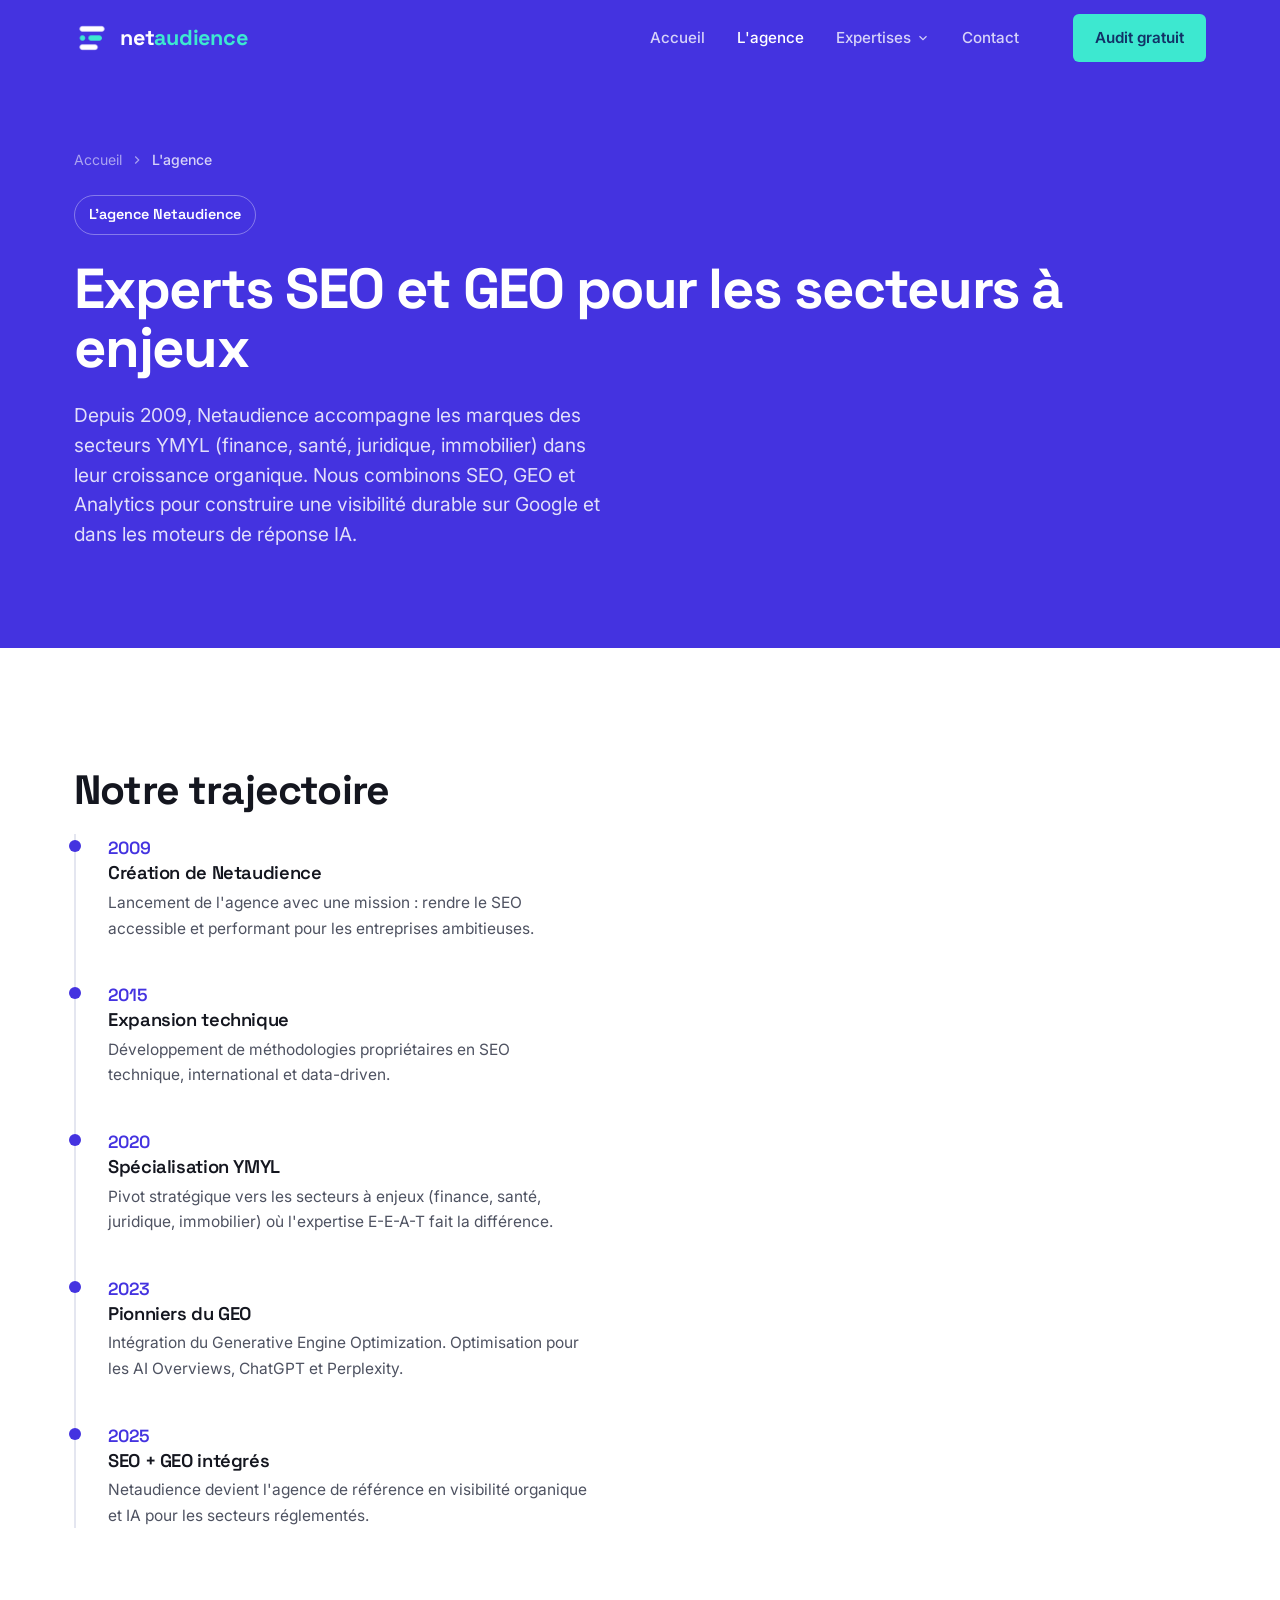
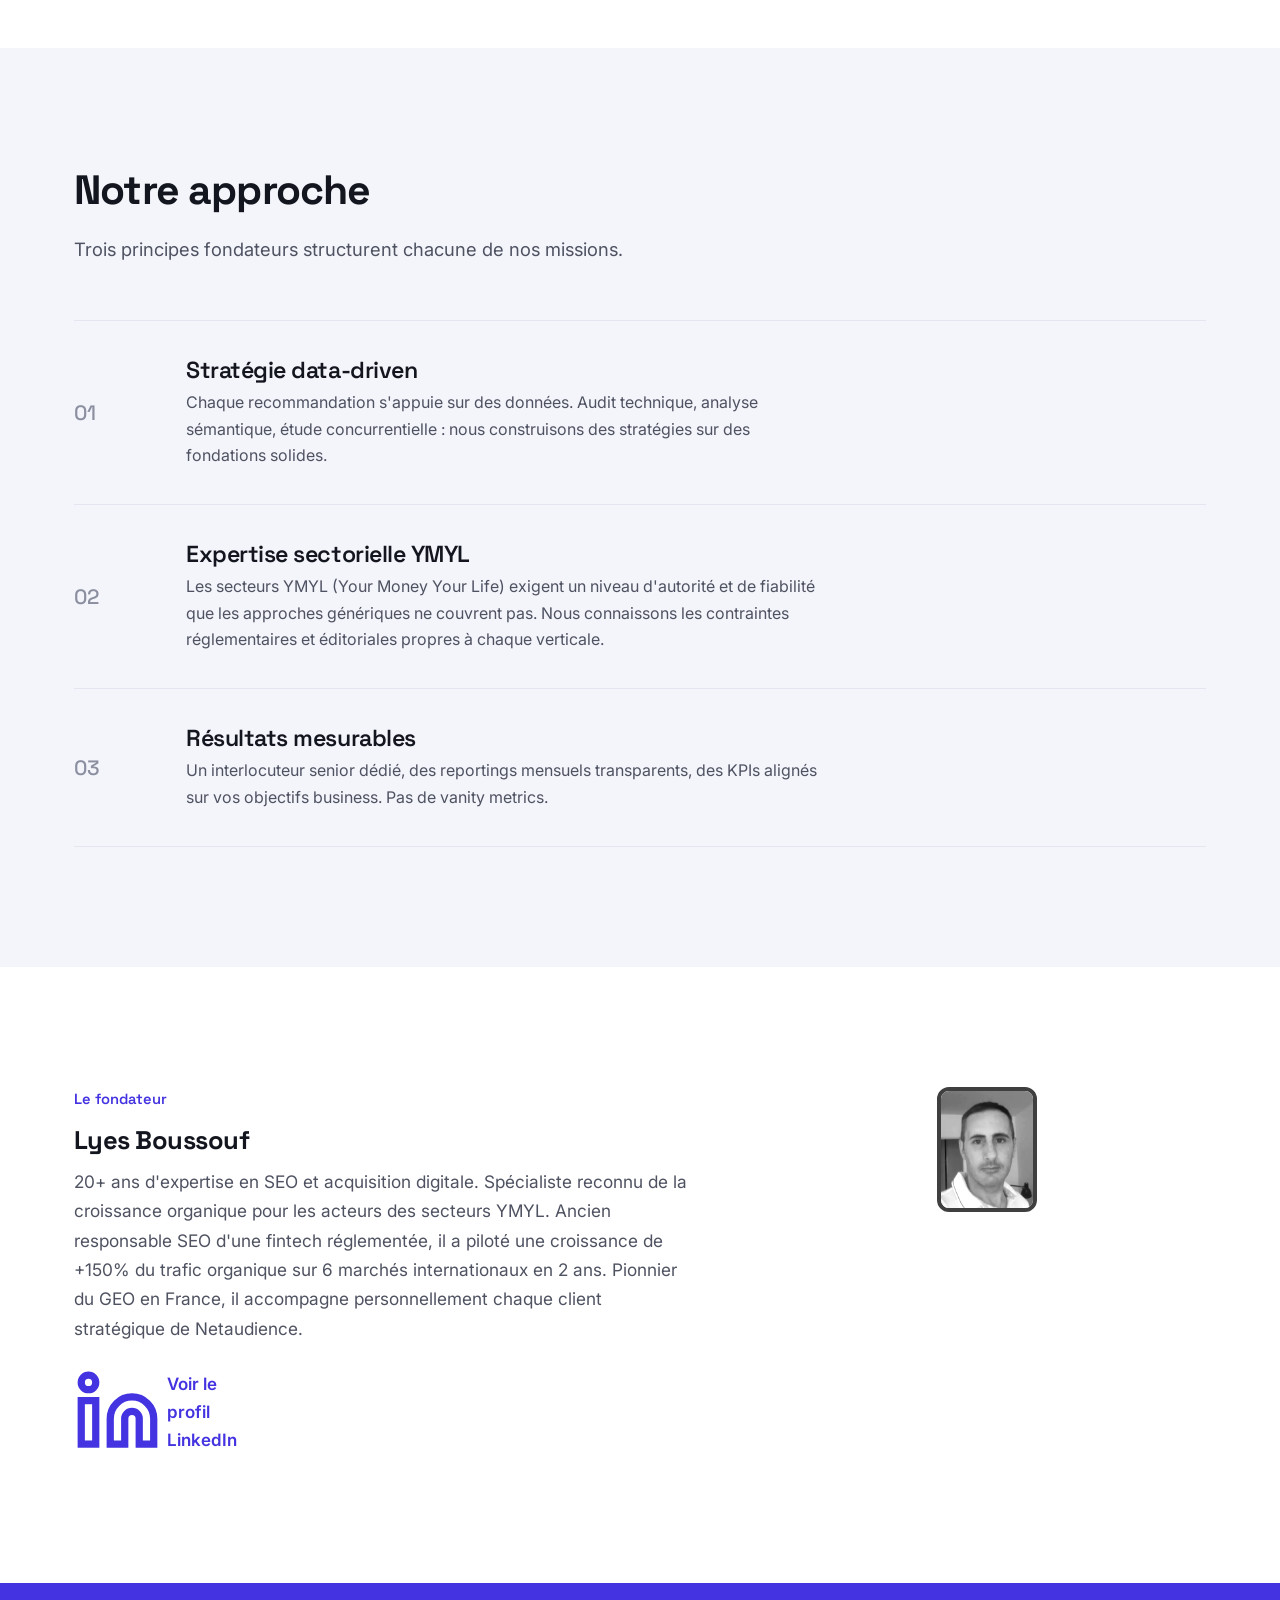
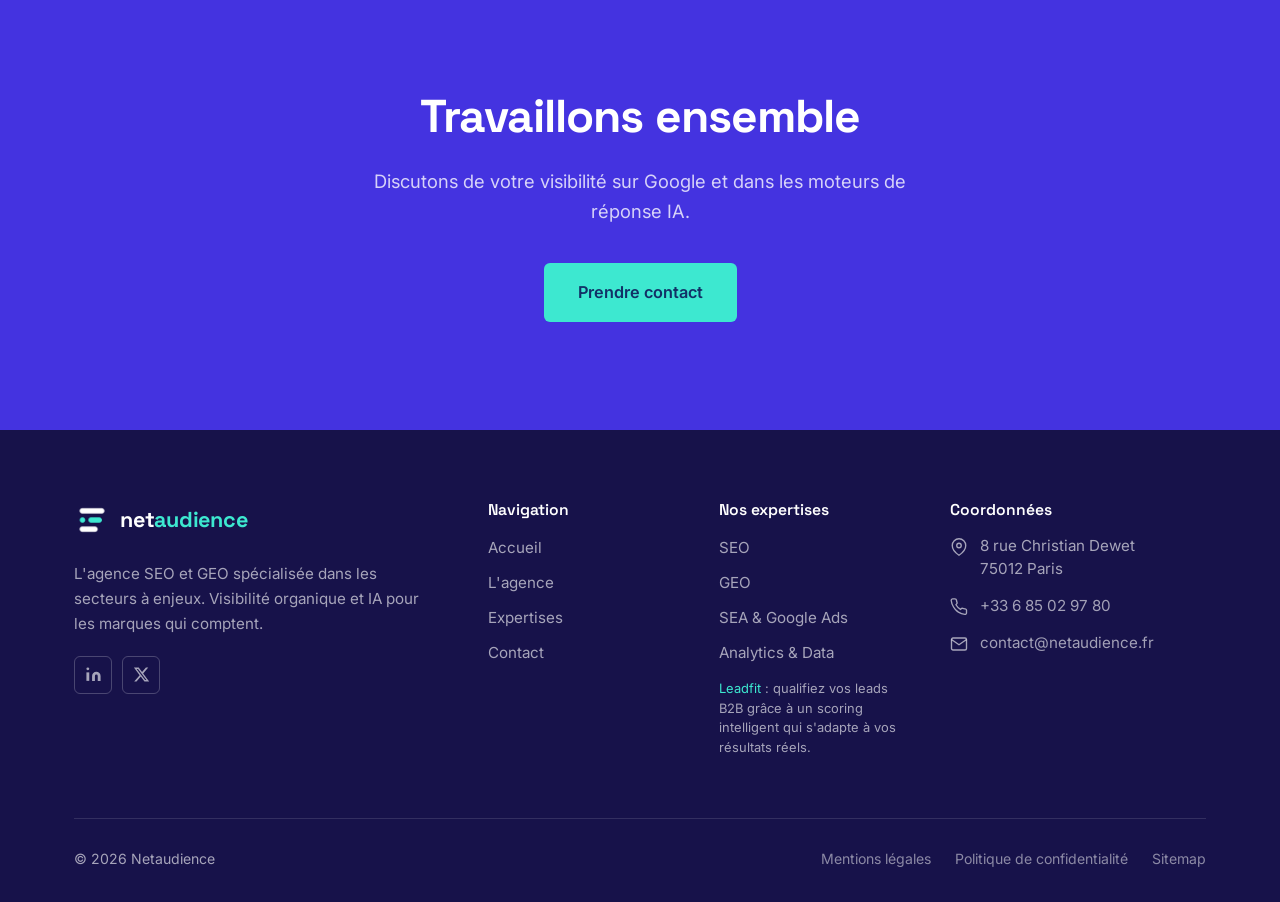
==== agence.html @ 8e103084 "intégration: nouveau logo + favicon PNG + réduction photo fondateur - Remplacement logo icône (80px " ====
<!DOCTYPE html>
<html lang="fr">
<head>
  <!-- Google Tag Manager -->
  <script>(function(w,d,s,l,i){w[l]=w[l]||[];w[l].push({'gtm.start':
  new Date().getTime(),event:'gtm.js'});var f=d.getElementsByTagName(s)[0],
  j=d.createElement(s),dl=l!='dataLayer'?'&l='+l:'';j.async=true;j.src=
  'https://www.googletagmanager.com/gtm.js?id='+i+dl;f.parentNode.insertBefore(j,f);
  })(window,document,'script','dataLayer','GTM-WTXNT2K');</script>
  <!-- End Google Tag Manager -->
  <meta charset="UTF-8">
  <meta name="viewport" content="width=device-width, initial-scale=1.0">
  <title>L'agence Netaudience : experts SEO et GEO pour les secteurs à enjeux</title>
  <meta name="description" content="Depuis 2009, Netaudience accompagne les marques des secteurs YMYL (finance, santé, juridique, immobilier) en SEO et GEO. Expertise E-E-A-T et visibilité IA.">
  <meta name="robots" content="index, follow">
  <link rel="canonical" href="https://www.netaudience.fr/agence.html">
  <link rel="icon" href="favicon.svg" type="image/svg+xml">
  <link rel="icon" type="image/png" sizes="32x32" href="favicon-32.png">

  <!-- Open Graph -->
  <meta property="og:title" content="L'agence Netaudience : experts SEO et GEO pour les secteurs à enjeux">
  <meta property="og:description" content="Depuis 2009, Netaudience accompagne les marques des secteurs YMYL (finance, santé, juridique, immobilier) en SEO et GEO. Expertise E-E-A-T et visibilité IA.">
  <meta property="og:type" content="website">
  <meta property="og:url" content="https://www.netaudience.fr/agence.html">
  <meta property="og:image" content="https://www.netaudience.fr/img/og-netaudience.jpg">
  <meta property="og:image:width" content="1200">
  <meta property="og:image:height" content="630">

  <!-- Twitter Card -->
  <meta name="twitter:card" content="summary_large_image">
  <meta name="twitter:title" content="L'agence Netaudience : experts SEO et GEO pour les secteurs à enjeux">
  <meta name="twitter:description" content="Depuis 2009, Netaudience accompagne les marques des secteurs YMYL en SEO et GEO. Expertise E-E-A-T et visibilité IA.">
  <meta name="twitter:image" content="https://www.netaudience.fr/img/og-netaudience.jpg">

  <!-- Google Fonts -->
  <link rel="preconnect" href="https://fonts.googleapis.com">
  <link rel="preconnect" href="https://fonts.gstatic.com" crossorigin>
  <link href="https://fonts.googleapis.com/css2?family=Space+Grotesk:wght@500;600;700&family=Inter:wght@400;500;600;700&display=swap" rel="stylesheet">

  <link rel="stylesheet" href="css/style.css">
  <link rel="stylesheet" href="css/animations.css">

  <!-- JSON-LD: AboutPage -->
  <script type="application/ld+json">
  {
    "@context": "https://schema.org",
    "@type": "AboutPage",
    "name": "L'agence Netaudience",
    "description": "Netaudience, agence SEO et GEO spécialisée dans les secteurs YMYL (finance, santé, juridique, immobilier) depuis 2009.",
    "url": "https://www.netaudience.fr/agence.html",
    "mainEntity": {
      "@type": "Organization",
      "name": "Netaudience",
      "url": "https://www.netaudience.fr",
      "foundingDate": "2009",
      "founder": {
        "@type": "Person",
        "name": "Lyes Boussouf"
      }
    }
  }
  </script>
</head>
<body>
  <!-- Google Tag Manager (noscript) -->
  <noscript><iframe src="https://www.googletagmanager.com/ns.html?id=GTM-WTXNT2K" height="0" width="0" style="display:none;visibility:hidden"></iframe></noscript>
  <!-- End Google Tag Manager (noscript) -->

<!-- ============================================================
     HEADER
     ============================================================ -->
<header class="site-header" role="banner">
  <div class="header-inner">
    <a href="index.html" class="logo" aria-label="Netaudience, accueil">
      <img src="img/logo-netaudience-icon-80.png" srcset="img/logo-netaudience-icon-80.png 1x, img/logo-netaudience-icon-160.png 2x" alt="" class="logo-img" width="36" height="36"><span class="logo-text">net<span>audience</span></span>
    </a>
    <nav class="main-nav" role="navigation" aria-label="Navigation principale">
      <div class="nav-item"><a href="index.html" class="nav-link">Accueil</a></div>
      <div class="nav-item"><a href="agence.html" class="nav-link active">L'agence</a></div>
      <div class="nav-item">
        <a href="expertises.html" class="nav-link" aria-haspopup="true">Expertises <svg viewBox="0 0 24 24" fill="none" stroke="currentColor" stroke-width="2" aria-hidden="true"><path d="m6 9 6 6 6-6"/></svg></a>
        <div class="dropdown" role="menu">
          <a href="expertises/seo.html" role="menuitem">SEO</a>
          <a href="expertises/geo.html" role="menuitem">GEO</a>
          <a href="expertises/sea.html" role="menuitem">SEA &amp; Google Ads</a>
          <a href="expertises/analytics.html" role="menuitem">Analytics &amp; Data</a>
        </div>
      </div>
      <div class="nav-item"><a href="contact.html" class="nav-link">Contact</a></div>
    </nav>
    <a href="contact.html" class="nav-cta" aria-label="Demander un audit gratuit">Audit gratuit</a>
    <button class="hamburger" aria-label="Ouvrir le menu" aria-expanded="false"><span></span><span></span><span></span></button>
  </div>
</header>
<nav class="mobile-nav" aria-label="Navigation mobile">
  <a href="index.html">Accueil</a>
  <a href="agence.html">L'agence</a>
  <a href="expertises.html">Expertises</a>
  <a href="expertises/seo.html" style="padding-left:28px;font-size:.875rem;">SEO</a>
  <a href="expertises/geo.html" style="padding-left:28px;font-size:.875rem;">GEO</a>
  <a href="expertises/sea.html" style="padding-left:28px;font-size:.875rem;">SEA &amp; Google Ads</a>
  <a href="expertises/analytics.html" style="padding-left:28px;font-size:.875rem;">Analytics &amp; Data</a>
  <a href="contact.html">Contact</a>
  <a href="contact.html" class="mobile-nav-cta">Demander un audit gratuit</a>
</nav>

<main>

<!-- ============================================================
     PAGE HERO
     ============================================================ -->
<section class="hero hero--short" aria-labelledby="agence-title">
  <div class="container">
    <nav class="breadcrumb" aria-label="Fil d'Ariane">
      <a href="index.html">Accueil</a>
      <svg viewBox="0 0 24 24" fill="none" stroke="currentColor" stroke-width="2" aria-hidden="true"><path d="m9 18 6-6-6-6"/></svg>
      <span>L'agence</span>
    </nav>
    <span class="hero-eyebrow">L'agence Netaudience</span>
    <h1 id="agence-title">Experts SEO et GEO pour les secteurs à enjeux</h1>
    <p class="hero-subtitle">Depuis 2009, Netaudience accompagne les marques des secteurs YMYL (finance, santé, juridique, immobilier) dans leur croissance organique. Nous combinons SEO, GEO et Analytics pour construire une visibilité durable sur Google et dans les moteurs de réponse IA.</p>
  </div>
</section>

<!-- ============================================================
     TIMELINE
     ============================================================ -->
<section class="section" aria-labelledby="trajectoire-title">
  <div class="container">
    <h2 id="trajectoire-title" class="section-title">Notre trajectoire</h2>

    <div class="timeline reveal">
      <div class="timeline-milestone">
        <span class="timeline-year">2009</span>
        <h3>Création de Netaudience</h3>
        <p>Lancement de l'agence avec une mission : rendre le SEO accessible et performant pour les entreprises ambitieuses.</p>
      </div>

      <div class="timeline-milestone">
        <span class="timeline-year">2015</span>
        <h3>Expansion technique</h3>
        <p>Développement de méthodologies propriétaires en SEO technique, international et data-driven.</p>
      </div>

      <div class="timeline-milestone">
        <span class="timeline-year">2020</span>
        <h3>Spécialisation YMYL</h3>
        <p>Pivot stratégique vers les secteurs à enjeux (finance, santé, juridique, immobilier) où l'expertise E-E-A-T fait la différence.</p>
      </div>

      <div class="timeline-milestone">
        <span class="timeline-year">2023</span>
        <h3>Pionniers du GEO</h3>
        <p>Intégration du Generative Engine Optimization. Optimisation pour les AI Overviews, ChatGPT et Perplexity.</p>
      </div>

      <div class="timeline-milestone">
        <span class="timeline-year">2025</span>
        <h3>SEO + GEO intégrés</h3>
        <p>Netaudience devient l'agence de référence en visibilité organique et IA pour les secteurs réglementés.</p>
      </div>
    </div>
  </div>
</section>

<!-- ============================================================
     NOTRE APPROCHE
     ============================================================ -->
<section class="section section--alt" aria-labelledby="approche-title">
  <div class="container">
    <h2 id="approche-title" class="section-title">Notre approche</h2>
    <p class="section-intro">Trois principes fondateurs structurent chacune de nos missions.</p>

    <div class="expertise-list">
      <div class="expertise-item reveal">
        <span class="expertise-num">01</span>
        <div class="expertise-body">
          <h3>Stratégie data-driven</h3>
          <p>Chaque recommandation s'appuie sur des données. Audit technique, analyse sémantique, étude concurrentielle : nous construisons des stratégies sur des fondations solides.</p>
        </div>
      </div>

      <div class="expertise-item reveal">
        <span class="expertise-num">02</span>
        <div class="expertise-body">
          <h3>Expertise sectorielle YMYL</h3>
          <p>Les secteurs YMYL (Your Money Your Life) exigent un niveau d'autorité et de fiabilité que les approches génériques ne couvrent pas. Nous connaissons les contraintes réglementaires et éditoriales propres à chaque verticale.</p>
        </div>
      </div>

      <div class="expertise-item reveal">
        <span class="expertise-num">03</span>
        <div class="expertise-body">
          <h3>Résultats mesurables</h3>
          <p>Un interlocuteur senior dédié, des reportings mensuels transparents, des KPIs alignés sur vos objectifs business. Pas de vanity metrics.</p>
        </div>
      </div>
    </div>
  </div>
</section>

<!-- ============================================================
     FONDATEUR
     ============================================================ -->
<section class="section" aria-labelledby="fondateur-title">
  <div class="container">
    <div class="split-layout split-layout--reverse reveal">
      <div class="split-text">
        <span class="section-eyebrow">Le fondateur</span>
        <h2 id="fondateur-title">Lyes Boussouf</h2>
        <p class="founder-bio">20+ ans d'expertise en SEO et acquisition digitale. Spécialiste reconnu de la croissance organique pour les acteurs des secteurs YMYL. Ancien responsable SEO d'une fintech réglementée, il a piloté une croissance de +150% du trafic organique sur 6 marchés internationaux en 2 ans. Pionnier du GEO en France, il accompagne personnellement chaque client stratégique de Netaudience.</p>
        <a href="https://www.linkedin.com/in/lyes-boussouf-b5a95710/" class="founder-link" target="_blank" rel="noopener">
          <svg viewBox="0 0 24 24" fill="none" stroke="currentColor" stroke-width="2" aria-hidden="true"><path d="M16 8a6 6 0 0 1 6 6v7h-4v-7a2 2 0 0 0-2-2 2 2 0 0 0-2 2v7h-4v-7a6 6 0 0 1 6-6z"/><rect x="2" y="9" width="4" height="12"/><circle cx="4" cy="4" r="2"/></svg>
          Voir le profil LinkedIn
        </a>
      </div>
      <div class="split-visual">
        <img src="img/lyes-boussouf.jpg" alt="Lyes Boussouf, fondateur de Netaudience" class="founder-photo" width="280" height="350" loading="lazy">
      </div>
    </div>
  </div>
</section>

<!-- ============================================================
     CTA BAND
     ============================================================ -->
<section class="cta-band" aria-labelledby="cta-agence-title">
  <div class="container">
    <div class="reveal">
      <h2 id="cta-agence-title">Travaillons ensemble</h2>
      <p>Discutons de votre visibilité sur Google et dans les moteurs de réponse IA.</p>
      <a href="contact.html" class="btn btn-white">Prendre contact</a>
    </div>
  </div>
</section>

</main>

<!-- ============================================================
     FOOTER
     ============================================================ -->
<footer class="site-footer" role="contentinfo">
  <div class="container">
    <div class="footer-grid">
      <div class="footer-brand">
        <a href="index.html" class="logo" aria-label="Netaudience">
          <img src="img/logo-netaudience-icon-80.png" srcset="img/logo-netaudience-icon-80.png 1x, img/logo-netaudience-icon-160.png 2x" alt="" class="logo-img" width="36" height="36"><span class="logo-text">net<span>audience</span></span>
        </a>
        <p style="margin-top:16px;">L'agence SEO et GEO spécialisée dans les secteurs à enjeux. Visibilité organique et IA pour les marques qui comptent.</p>
        <div class="footer-social" aria-label="Réseaux sociaux">
          <a href="https://www.linkedin.com/company/netaudience" class="footer-social-link" target="_blank" rel="noopener" aria-label="LinkedIn Netaudience">
            <svg viewBox="0 0 24 24" fill="currentColor" aria-hidden="true"><path d="M16 8a6 6 0 0 1 6 6v7h-4v-7a2 2 0 0 0-2-2 2 2 0 0 0-2 2v7h-4v-7a6 6 0 0 1 6-6z"/><rect x="2" y="9" width="4" height="12"/><circle cx="4" cy="4" r="2"/></svg>
          </a>
          <a href="https://twitter.com/netaudience" class="footer-social-link" target="_blank" rel="noopener" aria-label="Twitter/X Netaudience">
            <svg viewBox="0 0 24 24" fill="currentColor" aria-hidden="true"><path d="M18.244 2.25h3.308l-7.227 8.26 8.502 11.24H16.17l-5.214-6.817L4.99 21.75H1.68l7.73-8.835L1.254 2.25H8.08l4.713 6.231zm-1.161 17.52h1.833L7.084 4.126H5.117z"/></svg>
          </a>
        </div>
      </div>
      <div class="footer-col">
        <h4>Navigation</h4>
        <ul class="footer-links"><li><a href="index.html">Accueil</a></li><li><a href="agence.html">L'agence</a></li><li><a href="expertises.html">Expertises</a></li><li><a href="contact.html">Contact</a></li></ul>
      </div>
      <div class="footer-col">
        <h4>Nos expertises</h4>
        <ul class="footer-links"><li><a href="expertises/seo.html">SEO</a></li><li><a href="expertises/geo.html">GEO</a></li><li><a href="expertises/sea.html">SEA &amp; Google Ads</a></li><li><a href="expertises/analytics.html">Analytics &amp; Data</a></li></ul>
        <p style="margin-top:14px;font-size:.85em;line-height:1.5;"><a href="https://leadfit.io/" target="_blank" rel="noopener" style="color:var(--color-blue);">Leadfit</a> : qualifiez vos leads B2B grâce à un scoring intelligent qui s'adapte à vos résultats réels.</p>
      </div>
      <div class="footer-col">
        <h4>Coordonnées</h4>
        <div class="footer-contact-item"><svg viewBox="0 0 24 24" fill="none" stroke="currentColor" stroke-width="1.8" aria-hidden="true"><path d="M21 10c0 7-9 13-9 13s-9-6-9-13a9 9 0 0 1 18 0z"/><circle cx="12" cy="10" r="3"/></svg><span>8 rue Christian Dewet<br>75012 Paris</span></div>
        <div class="footer-contact-item"><svg viewBox="0 0 24 24" fill="none" stroke="currentColor" stroke-width="1.8" aria-hidden="true"><path d="M22 16.92v3a2 2 0 0 1-2.18 2 19.79 19.79 0 0 1-8.63-3.07A19.5 19.5 0 0 1 4.69 12 19.79 19.79 0 0 1 1.61 3.36a2 2 0 0 1 1.99-2.18h3a2 2 0 0 1 2 1.72c.127.96.361 1.903.7 2.81a2 2 0 0 1-.45 2.11L7.91 8.96a16 16 0 0 0 6.13 6.13l.86-.86a2 2 0 0 1 2.11-.45c.907.339 1.85.573 2.81.7A2 2 0 0 1 22 16.92z"/></svg><span><a href="tel:+33685029780" style="color:rgba(255,255,255,.6);">+33 6 85 02 97 80</a></span></div>
        <div class="footer-contact-item"><svg viewBox="0 0 24 24" fill="none" stroke="currentColor" stroke-width="1.8" aria-hidden="true"><path d="M4 4h16c1.1 0 2 .9 2 2v12c0 1.1-.9 2-2 2H4c-1.1 0-2-.9-2-2V6c0-1.1.9-2 2-2z"/><polyline points="22,6 12,13 2,6"/></svg><span><a href="mailto:contact@netaudience.fr" style="color:rgba(255,255,255,.6);">contact@netaudience.fr</a></span></div>
      </div>
    </div>
  </div>
  <div class="container">
    <div class="footer-bottom">
      <p>&copy; <span class="current-year"></span> Netaudience</p>
      <div class="footer-bottom-links">
        <a href="mentions-legales.html">Mentions légales</a>
        <a href="politique-confidentialite.html">Politique de confidentialité</a>
        <a href="sitemap.xml">Sitemap</a>
      </div>
    </div>
  </div>
</footer>
<script src="js/main.js"></script>
</body>
</html>
---- css/style.css ----
/* ============================================================
   NETAUDIENCE — style.css v3
   Palette : indigo électrique + turquoise, corps clair.
   Typo : Space Grotesk (titres) + Inter (corps).
   ============================================================ */

:root {
  /* Couleurs */
  --indigo: #4433E0;
  --indigo-deep: #3526B8;
  --indigo-night: #17124A;
  --turquoise: #3DE8D0;
  --turquoise-deep: #22C9B2;
  --on-turquoise: #123166;
  --paper: #FFFFFF;
  --paper-alt: #F4F5FB;
  --ink: #14161F;
  --ink-soft: #4E5261;
  --ink-faint: #8B8FA0;
  --rule: #E4E6F0;
  --white: #FFFFFF;
  /* Compat : ancien nom utilisé en inline dans le footer */
  --color-blue: #3DE8D0;

  /* Typo */
  --display: "Space Grotesk", "Inter", sans-serif;
  --sans: "Inter", -apple-system, "Segoe UI", sans-serif;

  /* Layout */
  --container: 1180px;
  --gutter: 24px;
  --section-pad: 120px;
  --radius: 8px;
}

/* ---------- Reset minimal ---------- */
*, *::before, *::after { box-sizing: border-box; }
html { scroll-behavior: smooth; }
body {
  margin: 0;
  font-family: var(--sans);
  font-size: 1.0625rem;
  line-height: 1.65;
  color: var(--ink);
  background: var(--paper);
  -webkit-font-smoothing: antialiased;
}
img { max-width: 100%; display: block; }
a { color: var(--indigo); text-decoration: none; }
a:hover { text-decoration: underline; text-underline-offset: 3px; }
h1, h2, h3, h4 { font-family: var(--display); line-height: 1.12; margin: 0 0 0.5em; letter-spacing: -0.02em; }
p { margin: 0 0 1em; }
:focus-visible { outline: 2px solid var(--indigo); outline-offset: 3px; }

.container { max-width: var(--container); margin: 0 auto; padding: 0 var(--gutter); }

/* ============================================================
   HEADER — barre indigo, fusionne avec le hero
   ============================================================ */
.site-header {
  position: sticky;
  top: 0;
  z-index: 100;
  background: var(--indigo);
}
.header-inner {
  max-width: var(--container);
  margin: 0 auto;
  padding: 0 var(--gutter);
  height: 76px;
  display: flex;
  align-items: center;
  gap: 40px;
}
.logo { display: inline-flex; align-items: center; gap: 10px; }
.logo:hover { text-decoration: none; }
.logo-text {
  font-family: var(--display);
  font-weight: 700;
  font-size: 1.35rem;
  color: var(--white);
  letter-spacing: -0.01em;
}
.logo-text span { color: var(--turquoise); }

.main-nav { display: flex; gap: 4px; margin-left: auto; }
.nav-item { position: relative; }
.nav-link {
  display: inline-flex;
  align-items: center;
  gap: 5px;
  padding: 10px 14px;
  font-size: 0.95rem;
  font-weight: 500;
  color: rgba(255, 255, 255, 0.78);
  border-radius: 6px;
}
.nav-link svg { width: 14px; height: 14px; transition: transform 0.18s ease; }
.nav-link:hover, .nav-link.active { color: var(--white); text-decoration: none; }
.nav-item:hover .nav-link svg { transform: rotate(180deg); }

.dropdown {
  position: absolute;
  top: 100%;
  left: 0;
  min-width: 210px;
  background: var(--white);
  border-radius: var(--radius);
  box-shadow: 0 16px 40px rgba(23, 18, 74, 0.22);
  padding: 6px;
  opacity: 0;
  visibility: hidden;
  transform: translateY(6px);
  transition: opacity 0.18s ease, transform 0.18s ease, visibility 0.18s;
}
.nav-item:hover .dropdown,
.nav-item:focus-within .dropdown { opacity: 1; visibility: visible; transform: translateY(0); }
.dropdown a { display: block; padding: 9px 12px; font-size: 0.92rem; color: var(--ink-soft); border-radius: 6px; }
.dropdown a:hover { background: var(--paper-alt); color: var(--ink); text-decoration: none; }

.nav-cta {
  padding: 11px 22px;
  background: var(--turquoise);
  color: var(--on-turquoise);
  font-size: 0.95rem;
  font-weight: 600;
  border-radius: 6px;
  transition: background 0.18s ease;
}
.nav-cta:hover { background: var(--turquoise-deep); text-decoration: none; }

.hamburger {
  display: none;
  flex-direction: column;
  justify-content: center;
  gap: 5px;
  width: 40px; height: 40px;
  padding: 8px;
  background: none; border: none; cursor: pointer;
}
.hamburger span { display: block; height: 2px; background: var(--white); transition: transform 0.2s ease, opacity 0.2s ease; }
.hamburger.open span:nth-child(1) { transform: translateY(7px) rotate(45deg); }
.hamburger.open span:nth-child(2) { opacity: 0; }
.hamburger.open span:nth-child(3) { transform: translateY(-7px) rotate(-45deg); }

.mobile-nav {
  display: none;
  flex-direction: column;
  background: var(--indigo);
  padding: 8px 0 16px;
}
.mobile-nav.open { display: flex; }
.mobile-nav a {
  padding: 12px var(--gutter);
  color: var(--white);
  font-weight: 500;
  border-bottom: 1px solid rgba(255, 255, 255, 0.12);
}
.mobile-nav a:last-child { border-bottom: none; }
.mobile-nav-cta {
  margin: 12px var(--gutter) 0;
  padding: 13px;
  text-align: center;
  background: var(--turquoise);
  color: var(--on-turquoise) !important;
  font-weight: 600;
  border-radius: 6px;
  border-bottom: none !important;
}

/* ============================================================
   HERO — indigo pleine page
   ============================================================ */
.hero { background: var(--indigo); color: var(--white); padding: 84px 0 96px; }
.hero .container:has(.hero-visual) {
  display: grid;
  grid-template-columns: 7fr 5fr;
  gap: 64px;
  align-items: center;
}
.hero-content { max-width: 640px; }
.hero-eyebrow {
  display: inline-block;
  font-family: var(--display);
  font-size: 0.9rem;
  font-weight: 600;
  color: var(--white);
  border: 1px solid rgba(255, 255, 255, 0.35);
  border-radius: 100px;
  padding: 7px 14px;
  margin-bottom: 24px;
}
.hero h1 {
  font-size: clamp(2.5rem, 4.4vw, 3.6rem);
  font-weight: 700;
  letter-spacing: -0.03em;
  line-height: 1.05;
  color: var(--white);
  margin: 0 0 24px;
}
.hero-subtitle {
  font-size: 1.2rem;
  line-height: 1.55;
  color: rgba(255, 255, 255, 0.84);
  max-width: 540px;
  margin-bottom: 34px;
}
.hero-actions { margin-bottom: 36px; }
.hero-trust { font-size: 0.9rem; color: rgba(255, 255, 255, 0.55); margin: 0; }

/* Boutons */
.btn {
  display: inline-block;
  padding: 16px 34px;
  font-family: var(--sans);
  font-size: 1.02rem;
  font-weight: 600;
  border-radius: 6px;
  transition: background 0.18s ease, transform 0.18s ease;
  cursor: pointer;
}
.btn:hover { text-decoration: none; transform: translateY(-1px); }
.btn-primary { background: var(--turquoise); color: var(--on-turquoise); }
.btn-primary:hover { background: var(--turquoise-deep); }
.btn-white { background: var(--turquoise); color: var(--on-turquoise); }
.btn-white:hover { background: var(--turquoise-deep); }

/* Carte "réponse IA" */
.hero-visual { display: flex; justify-content: flex-end; }
.answer-card {
  width: 100%;
  max-width: 440px;
  background: var(--white);
  color: var(--ink);
  border-radius: 12px;
  padding: 28px;
  box-shadow: 0 32px 64px rgba(10, 6, 50, 0.35);
}
.answer-card-header { display: flex; align-items: center; gap: 6px; font-size: 0.82rem; color: var(--ink-faint); margin-bottom: 16px; }
.answer-card-dot { width: 8px; height: 8px; border-radius: 50%; background: var(--indigo); }

/* Cycle des moteurs IA (souligne le GEO) */
.engine-cycle { position: relative; display: inline-block; min-width: 118px; height: 1.3em; vertical-align: middle; }
.engine {
  position: absolute; left: 0; top: 0;
  display: inline-flex; align-items: center; gap: 6px;
  font-family: var(--display);
  font-weight: 600;
  color: var(--ink);
  opacity: 0;
  animation: engineCycle 12s linear infinite;
  animation-delay: calc(var(--i) * 3s);
}
.engine-dot { width: 8px; height: 8px; border-radius: 50%; flex-shrink: 0; }
.engine img, .engine svg { width: 15px; height: 15px; }
.answer-card-q {
  font-family: var(--display);
  font-size: 1.05rem;
  font-weight: 600;
  color: var(--ink);
  margin-bottom: 18px;
  line-height: 1.45;
}
.answer-line { height: 10px; border-radius: 5px; background: #EEF0F6; margin-bottom: 10px; }
.answer-line.w80 { width: 80%; }
.answer-line.w60 { width: 60%; }
.answer-card-source {
  display: inline-flex;
  align-items: center;
  gap: 7px;
  margin-top: 14px;
  padding: 9px 16px;
  background: var(--indigo);
  border-radius: 100px;
  font-size: 0.86rem;
  font-weight: 600;
  color: var(--white);
}
.answer-card-source svg { width: 14px; height: 14px; }

/* ============================================================
   KPI
   ============================================================ */
.kpi-section { padding: 72px 0; border-bottom: 1px solid var(--rule); }
.kpi-row { display: grid; grid-template-columns: repeat(4, 1fr); }
.kpi-item { padding: 0 32px; border-left: 1px solid var(--rule); }
.kpi-item:first-child { border-left: none; padding-left: 0; }
.kpi-number {
  display: block;
  font-family: var(--display);
  font-size: clamp(1.9rem, 2.6vw, 2.6rem);
  font-weight: 700;
  letter-spacing: -0.02em;
  color: var(--indigo);
  margin-bottom: 8px;
  white-space: nowrap;
}
.kpi-label { display: block; font-size: 0.92rem; line-height: 1.45; color: var(--ink-soft); }

/* ============================================================
   SECTIONS
   ============================================================ */
.section { padding: var(--section-pad) 0; }
.section--alt { background: var(--paper-alt); }
.section + .section { border-top: 1px solid var(--rule); }
.section--alt + .section, .section + .section--alt { border-top: none; }

.section-eyebrow {
  display: block;
  font-family: var(--display);
  font-size: 0.92rem;
  font-weight: 600;
  color: var(--indigo);
  margin-bottom: 14px;
}
.section-title {
  font-size: clamp(1.9rem, 3.2vw, 2.6rem);
  font-weight: 700;
  max-width: 640px;
}
.section-intro { font-size: 1.15rem; line-height: 1.6; color: var(--ink-soft); max-width: 620px; margin-bottom: 56px; }

/* ============================================================
   EXPERTISES
   ============================================================ */
.expertise-list { border-top: 1px solid var(--rule); }
.expertise-item {
  display: grid;
  grid-template-columns: 80px 1fr 40px;
  align-items: center;
  gap: 32px;
  padding: 36px 0;
  border-bottom: 1px solid var(--rule);
  color: var(--ink);
  transition: padding-left 0.2s ease;
}
.expertise-item:hover { text-decoration: none; padding-left: 12px; }
.expertise-num { font-family: var(--display); font-size: 1.3rem; font-weight: 500; color: var(--ink-faint); }
.expertise-item:hover .expertise-num { color: var(--indigo); }
.expertise-body h3 { font-size: 1.45rem; font-weight: 600; margin-bottom: 6px; }
.expertise-body p { font-size: 1rem; color: var(--ink-soft); max-width: 640px; margin: 0; }
.expertise-arrow { width: 24px; height: 24px; color: var(--ink-faint); justify-self: end; transition: color 0.18s ease, transform 0.2s ease; }
.expertise-item:hover .expertise-arrow { color: var(--indigo); transform: translateX(4px); }

/* ============================================================
   SPLIT LAYOUT
   ============================================================ */
.split-layout { display: grid; grid-template-columns: 5fr 7fr; gap: 80px; align-items: start; }
.split-layout--reverse { grid-template-columns: 7fr 5fr; }
.split-text .section-intro { margin-bottom: 0; }

.sector-grid { display: grid; grid-template-columns: 1fr 1fr; gap: 40px 48px; }
.sector-item h3 {
  font-size: 1.15rem;
  font-weight: 600;
  padding-top: 16px;
  border-top: 3px solid var(--turquoise);
  margin-bottom: 10px;
}
.sector-item p { font-size: 0.97rem; color: var(--ink-soft); margin: 0; }

/* ============================================================
   CLIENTS
   ============================================================ */
.clients-grid { display: grid; grid-template-columns: repeat(3, 1fr); gap: 32px 48px; }
.client-item { padding-top: 20px; border-top: 1px solid var(--rule); transition: border-color 0.18s ease; }
.client-item:hover { text-decoration: none; border-top-color: var(--indigo); }
.client-name-display {
  display: block;
  font-family: var(--display);
  font-size: 1.3rem;
  font-weight: 600;
  color: var(--ink);
  margin-bottom: 4px;
}
.client-item:hover .client-name-display { color: var(--indigo); }
.client-desc { display: block; font-size: 0.9rem; color: var(--ink-faint); }

/* ============================================================
   FONDATEUR
   ============================================================ */
.founder-bio { font-size: 1.08rem; line-height: 1.7; color: var(--ink-soft); }
.founder-link { display: inline-flex; align-items: center; gap: 6px; font-weight: 600; margin-top: 8px; }
.split-visual { display: flex; justify-content: center; }
.founder-photo {
  width: 100px;
  height: auto;
  aspect-ratio: 4 / 5;
  object-fit: cover;
  filter: grayscale(1) contrast(1.06);
  border-radius: 12px;
  border: 4px solid var(--indigo);
}

/* ============================================================
   FAQ
   ============================================================ */
.container:has(> .faq-list) { display: grid; grid-template-columns: 4fr 8fr; gap: 64px; align-items: start; }
.container:has(> .faq-list) .section-title { position: sticky; top: 108px; }
.faq-list { border-top: 1px solid var(--rule); margin-top: 8px; }
.faq-item { border-bottom: 1px solid var(--rule); }
.faq-question {
  display: flex;
  align-items: center;
  justify-content: space-between;
  gap: 24px;
  width: 100%;
  padding: 24px 0;
  background: none; border: none; cursor: pointer; text-align: left;
  font-family: var(--display);
  font-size: 1.08rem;
  font-weight: 600;
  color: var(--ink);
}
.faq-question:hover { color: var(--indigo); }
.faq-icon { flex-shrink: 0; width: 22px; height: 22px; color: var(--ink-faint); transition: transform 0.25s ease; }
.faq-icon svg { width: 100%; height: 100%; }
.faq-question[aria-expanded="true"] .faq-icon { transform: rotate(45deg); color: var(--indigo); }
.faq-answer { display: grid; grid-template-rows: 0fr; transition: grid-template-rows 0.3s ease; }
.faq-answer.open { grid-template-rows: 1fr; }
.faq-answer-inner { overflow: hidden; }
.faq-answer-inner p { padding-bottom: 24px; margin: 0; color: var(--ink-soft); max-width: 680px; }

/* ============================================================
   CTA BAND — indigo, miroir du hero
   ============================================================ */
.cta-band { padding: 108px 0; background: var(--indigo); color: var(--white); text-align: center; }
.cta-band h2 {
  font-size: clamp(2rem, 3.6vw, 2.9rem);
  font-weight: 700;
  color: var(--white);
  max-width: 900px;
  margin-left: auto; margin-right: auto;
}
.cta-band p { font-size: 1.15rem; color: rgba(255, 255, 255, 0.78); max-width: 560px; margin: 0 auto 36px; }

/* ============================================================
   FOOTER — nuit indigo
   ============================================================ */
.site-footer { background: var(--indigo-night); color: rgba(255, 255, 255, 0.62); padding: 72px 0 32px; font-size: 0.95rem; }
.site-footer .logo-text { color: var(--white); }
.site-footer .logo-text span { color: var(--turquoise); }
.footer-grid {
  display: grid;
  grid-template-columns: 2fr 1fr 1fr 1.4fr;
  gap: 48px;
  padding-bottom: 48px;
  border-bottom: 1px solid rgba(255, 255, 255, 0.12);
}
.site-footer h4 { font-family: var(--display); font-size: 0.98rem; font-weight: 600; color: var(--white); margin-bottom: 16px; letter-spacing: 0; }
.footer-links { list-style: none; margin: 0; padding: 0; }
.footer-links li { margin-bottom: 10px; }
.footer-links a { color: rgba(255, 255, 255, 0.62); }
.footer-links a:hover { color: var(--white); text-decoration: none; }
.footer-social { display: flex; gap: 10px; margin-top: 20px; }
.footer-social-link {
  display: inline-flex; align-items: center; justify-content: center;
  width: 38px; height: 38px;
  border: 1px solid rgba(255, 255, 255, 0.22);
  border-radius: 6px;
  color: rgba(255, 255, 255, 0.62);
  transition: color 0.18s ease, border-color 0.18s ease;
}
.footer-social-link:hover { color: var(--indigo-night); background: var(--turquoise); border-color: var(--turquoise); }
.footer-social-link svg { width: 17px; height: 17px; }
.footer-contact-item { display: flex; gap: 12px; align-items: flex-start; margin-bottom: 14px; line-height: 1.5; }
.footer-contact-item svg { width: 18px; height: 18px; flex-shrink: 0; margin-top: 3px; }
.footer-contact-item a:hover { color: var(--white) !important; }
.footer-bottom { display: flex; justify-content: space-between; align-items: center; flex-wrap: wrap; gap: 16px; padding-top: 28px; font-size: 0.88rem; }
.footer-bottom p { margin: 0; }
.footer-bottom-links { display: flex; gap: 24px; }
.footer-bottom-links a { color: rgba(255, 255, 255, 0.5); }
.footer-bottom-links a:hover { color: var(--white); text-decoration: none; }

/* ============================================================
   RESPONSIVE
   ============================================================ */
@media (max-width: 1024px) {
  :root { --section-pad: 88px; }
  .hero .container:has(.hero-visual) { grid-template-columns: 1fr; gap: 48px; }
  .hero-visual { justify-content: flex-start; }
  .container:has(> .faq-list) { grid-template-columns: 1fr; gap: 16px; }
  .container:has(> .faq-list) .section-title { position: static; }
  .split-layout, .split-layout--reverse { grid-template-columns: 1fr; gap: 48px; }
  .split-layout--reverse .split-visual { order: -1; }
  .footer-grid { grid-template-columns: 1fr 1fr; }
}
@media (max-width: 820px) {
  .main-nav, .nav-cta { display: none; }
  .hamburger { display: flex; margin-left: auto; }
  .hero { padding: 56px 0 64px; }
  .kpi-row { grid-template-columns: 1fr 1fr; gap: 40px 0; }
  .kpi-item:nth-child(odd) { border-left: none; padding-left: 0; }
  .kpi-item:nth-child(even) { padding-right: 0; }
  .clients-grid { grid-template-columns: 1fr 1fr; }
  .expertise-item { grid-template-columns: 48px 1fr; }
  .expertise-arrow { display: none; }
}
@media (max-width: 560px) {
  :root { --section-pad: 64px; }
  body { font-size: 1rem; }
  .hero h1 { font-size: 2.1rem; }
  .hero-subtitle { font-size: 1.08rem; }
  .kpi-row { grid-template-columns: 1fr; gap: 32px; }
  .kpi-item { border-left: none; padding: 0; }
  .sector-grid { grid-template-columns: 1fr; }
  .clients-grid { grid-template-columns: 1fr; }
  .footer-grid { grid-template-columns: 1fr; gap: 36px; }
  .expertise-item { gap: 20px; padding: 28px 0; }
}

/* ============================================================
   SUB-PAGES — hero court indigo
   ============================================================ */
.hero--short { padding: 72px 0 64px; }

.breadcrumb {
  display: flex;
  align-items: center;
  gap: 8px;
  font-size: 0.88rem;
  color: rgba(255,255,255,.55);
  margin-bottom: 24px;
}
.breadcrumb a { color: rgba(255,255,255,.55); }
.breadcrumb a:hover { color: var(--white); text-decoration: none; }
.breadcrumb svg { width: 14px; height: 14px; flex-shrink: 0; }
.breadcrumb span:last-child { color: rgba(255,255,255,.78); font-weight: 500; }

/* ============================================================
   AGENCE — timeline
   ============================================================ */
.timeline { border-left: 2px solid var(--rule); padding-left: 32px; }
.timeline-milestone { position: relative; padding-bottom: 40px; }
.timeline-milestone:last-child { padding-bottom: 0; }
.timeline-milestone::before {
  content: "";
  position: absolute;
  left: -39px; top: 6px;
  width: 12px; height: 12px;
  background: var(--indigo);
  border-radius: 50%;
}
.timeline-year {
  font-family: var(--display);
  font-size: 1.1rem;
  font-weight: 600;
  color: var(--indigo);
  margin-bottom: 4px;
}
.timeline-milestone h3 { font-size: 1.15rem; font-weight: 600; margin-bottom: 6px; }
.timeline-milestone p { font-size: 0.97rem; color: var(--ink-soft); margin: 0; max-width: 480px; }

/* ============================================================
   CONTACT — formulaire
   ============================================================ */
.contact-form label { display: block; font-size: 0.9rem; font-weight: 600; color: var(--ink); margin-bottom: 6px; }
.contact-form input,
.contact-form select,
.contact-form textarea {
  display: block; width: 100%; padding: 12px 14px;
  font-family: var(--sans); font-size: 1rem; color: var(--ink);
  background: var(--white); border: 1px solid var(--rule);
  border-radius: var(--radius); transition: border-color .18s ease;
}
.contact-form input:focus,
.contact-form select:focus,
.contact-form textarea:focus { outline: none; border-color: var(--indigo); box-shadow: 0 0 0 3px rgba(68,51,224,.08); }
.contact-form textarea { min-height: 140px; resize: vertical; }
.contact-form .form-group { margin-bottom: 20px; }
.contact-form .form-row { display: grid; grid-template-columns: 1fr 1fr; gap: 20px; }
.contact-form select {
  appearance: none;
  background-image: url("data:image/svg+xml,%3Csvg xmlns='http://www.w3.org/2000/svg' width='12' height='8' viewBox='0 0 12 8'%3E%3Cpath d='M1 1.5l5 5 5-5' stroke='%238B8FA0' stroke-width='1.5' fill='none'/%3E%3C/svg%3E");
  background-repeat: no-repeat; background-position: right 14px center; padding-right: 36px;
}
.contact-form ::placeholder { color: var(--ink-faint); }
.form-status { margin-top: 16px; padding: 14px 18px; border-radius: var(--radius); font-size: .95rem; font-weight: 500; }
.form-status--success { background: #E8F5E9; color: #2E7D32; }
.form-status--error { background: #FFF3E0; color: #E65100; }
.contact-info-block { padding: 36px; background: var(--paper-alt); border: 1px solid var(--rule); border-radius: var(--radius); }
.contact-info-block h3 { font-size: 1.2rem; margin-bottom: 24px; }
.contact-info-row { display: flex; gap: 14px; align-items: flex-start; margin-bottom: 18px; font-size: .97rem; color: var(--ink-soft); }
.contact-info-row:last-child { margin-bottom: 0; }
.contact-info-row svg { width: 20px; height: 20px; flex-shrink: 0; margin-top: 2px; color: var(--indigo); }
.contact-info-row a { color: var(--ink); font-weight: 500; }

/* ============================================================
   CAS CLIENT — KPI
   ============================================================ */
.case-kpi-row {
  display: grid; grid-template-columns: repeat(4,1fr);
  border-top: 1px solid var(--rule); border-bottom: 1px solid var(--rule);
  padding: 48px 0;
}
.case-kpi-item { padding: 0 32px; border-left: 1px solid var(--rule); text-align: center; }
.case-kpi-item:first-child { border-left: none; }
.case-kpi-number { display: block; font-family: var(--display); font-size: clamp(2rem,3.2vw,2.8rem); font-weight: 700; color: var(--indigo); margin-bottom: 4px; }
.case-kpi-label { display: block; font-size: .88rem; color: var(--ink-soft); }

/* Utilitaire sr-only */
.sr-only { position: absolute; width: 1px; height: 1px; padding: 0; margin: -1px; overflow: hidden; clip: rect(0,0,0,0); white-space: nowrap; border: 0; }

/* ============================================================
   SUB-PAGES — responsive
   ============================================================ */
@media (max-width: 1024px) {
  .hero--short { padding: 56px 0 48px; }
}
@media (max-width: 820px) {
  .contact-form .form-row { grid-template-columns: 1fr; }
  .case-kpi-row { grid-template-columns: 1fr 1fr; gap: 32px 0; }
  .case-kpi-item:nth-child(odd) { border-left: none; }
  .timeline { padding-left: 24px; }
  .timeline-milestone::before { left: -31px; }
}
@media (max-width: 560px) {
  .case-kpi-row { grid-template-columns: 1fr; gap: 28px; }
  .case-kpi-item { border-left: none; padding: 0; }
}

/* ============================================================
   BLOG
   ============================================================ */
.blog-filters {
  display: flex;
  gap: 12px;
  flex-wrap: wrap;
  margin-bottom: 48px;
}
.blog-filter-btn {
  padding: 8px 20px;
  font-family: var(--display);
  font-size: 0.8rem;
  font-weight: 600;
  letter-spacing: 0.04em;
  border-radius: 100px;
  border: 1px solid var(--rule);
  background: var(--paper-alt);
  color: var(--indigo);
  cursor: pointer;
  transition: background 0.18s ease, color 0.18s ease;
}
.blog-filter-btn:hover { background: var(--indigo); color: var(--white); border-color: var(--indigo); }
.blog-filter-btn.active { background: var(--indigo); color: var(--white); border-color: var(--indigo); }

.blog-featured {
  background: var(--indigo);
  border-radius: var(--radius);
  overflow: hidden;
  display: grid;
  grid-template-columns: 1fr 1fr;
  margin-bottom: 48px;
}
.blog-featured-visual {
  min-height: 320px;
  display: flex;
  align-items: center;
  justify-content: center;
  padding: 40px;
  background: linear-gradient(135deg, var(--indigo-deep) 0%, var(--indigo) 60%, rgba(61,232,208,.18) 100%);
}
.blog-featured-visual h2 {
  color: var(--white);
  font-size: clamp(1.2rem, 2.5vw, 1.8rem);
  text-align: center;
  line-height: 1.3;
}
.blog-featured-body {
  padding: 48px 44px;
  display: flex;
  flex-direction: column;
  justify-content: center;
  color: var(--white);
}
.blog-featured-body h3 { color: var(--white); font-size: 1.5rem; margin-bottom: 16px; line-height: 1.3; }
.blog-featured-body p { color: rgba(255,255,255,.65); font-size: 0.9rem; line-height: 1.7; margin-bottom: 24px; }
.blog-featured-meta {
  display: flex;
  align-items: center;
  gap: 16px;
  margin-bottom: 28px;
  font-family: var(--display);
  font-size: 0.75rem;
  color: rgba(255,255,255,.4);
}
.blog-featured-meta-sep { width: 1px; height: 12px; background: rgba(255,255,255,.15); }

.grid-3 {
  display: grid;
  grid-template-columns: repeat(3, 1fr);
  gap: 32px;
}

.blog-card {
  border-top: 3px solid var(--turquoise);
  background: var(--paper);
}
.blog-card-image {
  min-height: 180px;
  display: flex;
  align-items: center;
  justify-content: center;
  padding: 24px;
}
.blog-card-image-inner h3 {
  color: var(--white);
  font-size: 1rem;
  text-align: center;
  line-height: 1.3;
}
.blog-card-body { padding: 24px 0; }
.blog-card-body h3 { font-size: 1.1rem; font-weight: 600; margin-bottom: 10px; line-height: 1.35; }
.blog-card-body p { font-size: 0.9rem; color: var(--ink-soft); line-height: 1.65; margin-bottom: 16px; }

.blog-tag {
  display: inline-block;
  padding: 4px 14px;
  font-family: var(--display);
  font-size: 0.72rem;
  font-weight: 600;
  letter-spacing: 0.06em;
  text-transform: uppercase;
  color: var(--indigo);
  background: var(--paper-alt);
  border: 1px solid var(--rule);
  border-radius: 100px;
  margin-bottom: 12px;
}
.blog-meta {
  display: flex;
  align-items: center;
  gap: 8px;
  font-size: 0.82rem;
  color: var(--ink-faint);
}

.blog-img-1 { background: linear-gradient(135deg, #4433E0 0%, #3526B8 100%); }
.blog-img-2 { background: linear-gradient(135deg, #3526B8 0%, #17124A 100%); }
.blog-img-3 { background: linear-gradient(135deg, #4433E0 0%, #3DE8D0 100%); }
.blog-img-4 { background: linear-gradient(135deg, #17124A 0%, #4433E0 100%); }
.blog-img-5 { background: linear-gradient(135deg, #3526B8 0%, #22C9B2 100%); }
.blog-img-6 { background: linear-gradient(135deg, #4433E0 30%, #17124A 100%); }

.blog-newsletter {
  margin-top: 60px;
  background: var(--paper-alt);
  border-radius: var(--radius);
  padding: 48px;
  text-align: center;
  border: 1px solid var(--rule);
}
.blog-newsletter-inner { max-width: 500px; margin: 0 auto; }
.blog-newsletter .hero-eyebrow {
  display: inline-flex;
  margin-bottom: 16px;
  color: var(--indigo);
  border-color: var(--indigo);
}
.blog-newsletter h3 { margin-bottom: 12px; }
.blog-newsletter p { color: var(--ink-soft); margin-bottom: 28px; font-size: 0.9rem; }
.blog-newsletter-form {
  display: flex;
  gap: 12px;
  max-width: 400px;
  margin: 0 auto;
}
.blog-newsletter-form input {
  flex: 1;
  padding: 14px 18px;
  border: 1px solid var(--rule);
  border-radius: 100px;
  font-family: var(--sans);
  font-size: 0.9rem;
  color: var(--ink);
  background: var(--white);
  outline: none;
}
.blog-newsletter-form input:focus { border-color: var(--indigo); box-shadow: 0 0 0 3px rgba(68,51,224,.08); }
.blog-newsletter-form .btn { border-radius: 100px; padding: 14px 24px; white-space: nowrap; border: none; }

.btn-sm { padding: 12px 24px; font-size: 0.92rem; }

@media (max-width: 1024px) {
  .blog-featured { grid-template-columns: 1fr; }
  .blog-featured-visual { min-height: 200px; }
}
@media (max-width: 820px) {
  .grid-3 { grid-template-columns: 1fr 1fr; }
  .blog-newsletter { padding: 36px 24px; }
  .blog-newsletter-form { flex-direction: column; }
}
@media (max-width: 560px) {
  .grid-3 { grid-template-columns: 1fr; }
  .blog-featured-body { padding: 28px 24px; }
}
---- css/animations.css ----
/* ============================================================
   NETAUDIENCE — animations.css
   Un seul effet : reveal fade + translation légère, joué une fois.
   ============================================================ */

.reveal {
  opacity: 0;
  transform: translateY(16px);
  transition: opacity 0.55s ease, transform 0.55s ease;
}
.reveal.is-visible {
  opacity: 1;
  transform: translateY(0);
}

/* Accessibilité : pas de mouvement si l'utilisateur le refuse */
@media (prefers-reduced-motion: reduce) {
  html { scroll-behavior: auto; }
  .reveal {
    opacity: 1;
    transform: none;
    transition: none;
  }
  .faq-answer { transition: none; }
  .btn:hover { transform: none; }
}

/* Fallback sans JavaScript : tout est visible */
.no-js .reveal,
html:not(.js) .reveal { opacity: 1; transform: none; }

/* Cycle des moteurs IA (hero index uniquement) */
@keyframes engineCycle {
  0%        { opacity: 0; transform: translateY(4px); }
  3%        { opacity: 1; transform: translateY(0); }
  22%       { opacity: 1; transform: translateY(0); }
  25%, 100% { opacity: 0; transform: translateY(-4px); }
}

@media (prefers-reduced-motion: reduce) {
  .engine { animation: none !important; opacity: 1; transform: none; }
  .engine ~ .engine { display: none; }
}
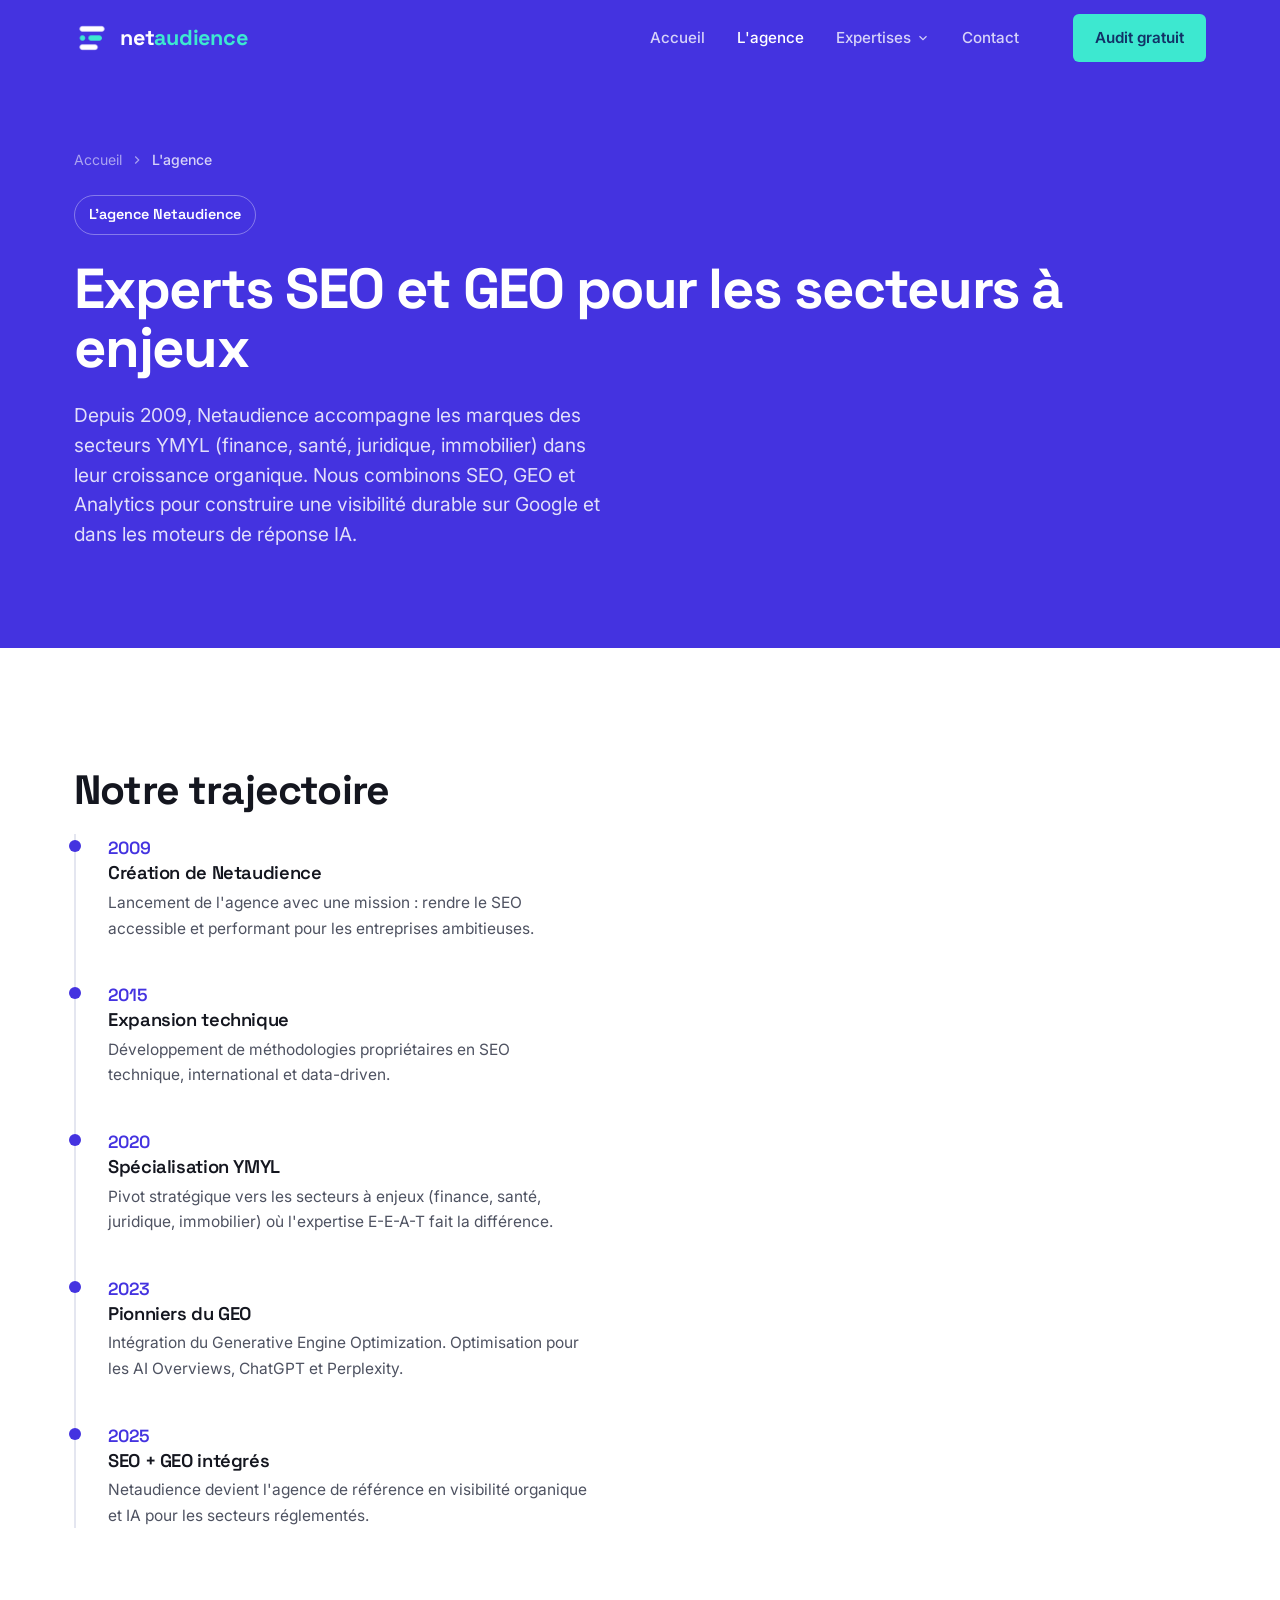
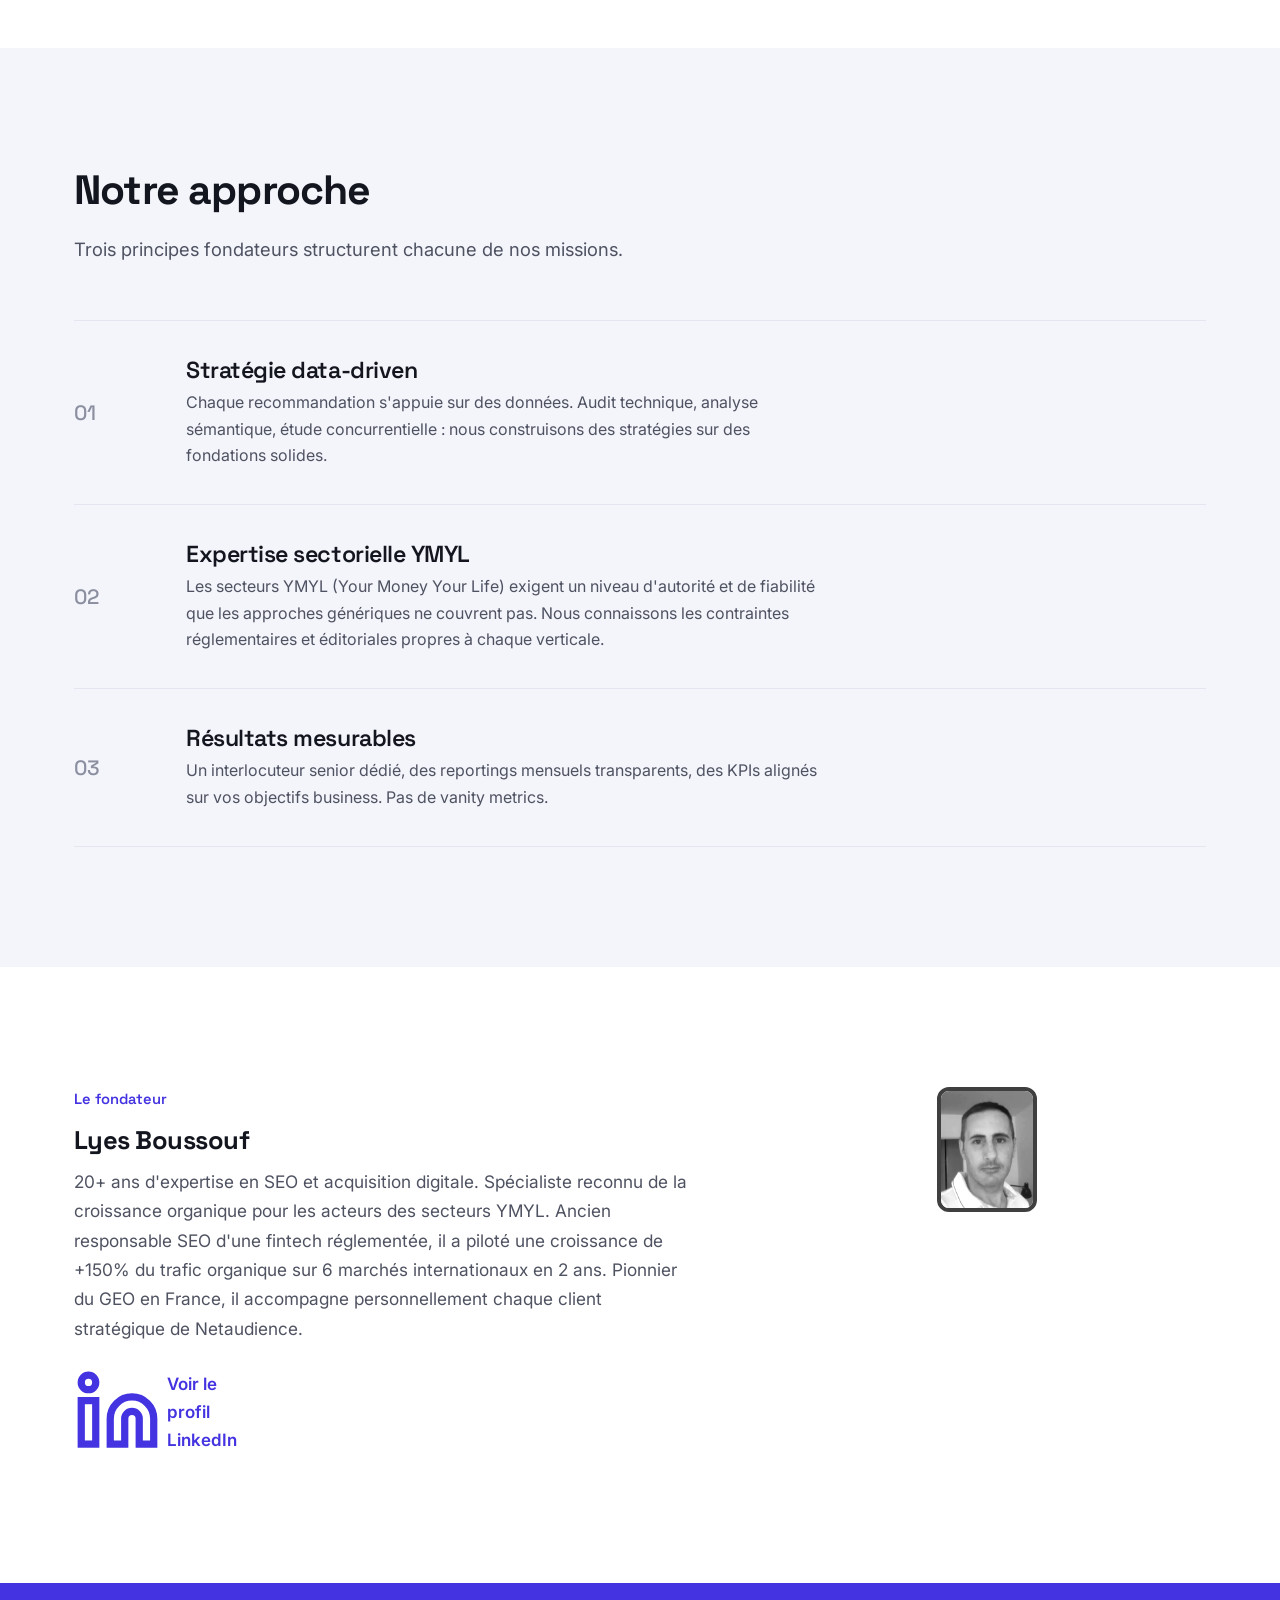
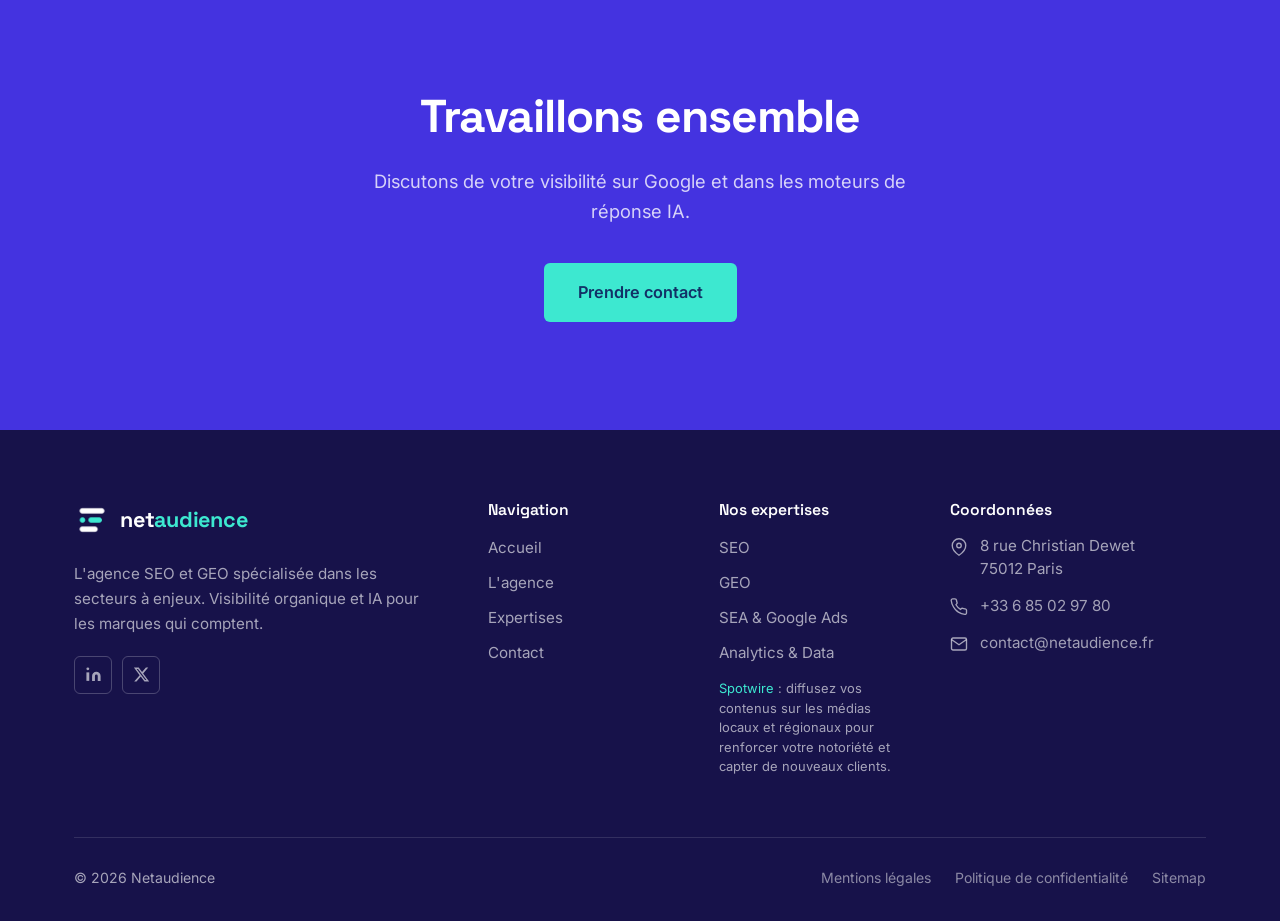
==== commit 8e66b2c1: "feat: remplace Leadfit par Spotwire dans le footer (toutes pages) Co-Authored-By: Claude Sonnet 4.6 " ====
--- a/agence.html
+++ b/agence.html
@@ -71,11 +71,11 @@
      ============================================================ -->
 <header class="site-header" role="banner">
   <div class="header-inner">
-    <a href="index.html" class="logo" aria-label="Netaudience, accueil">
+    <a href="/" class="logo" aria-label="Netaudience, accueil">
       <img src="img/logo-netaudience-icon-80.png" srcset="img/logo-netaudience-icon-80.png 1x, img/logo-netaudience-icon-160.png 2x" alt="" class="logo-img" width="36" height="36"><span class="logo-text">net<span>audience</span></span>
     </a>
     <nav class="main-nav" role="navigation" aria-label="Navigation principale">
-      <div class="nav-item"><a href="index.html" class="nav-link">Accueil</a></div>
+      <div class="nav-item"><a href="/" class="nav-link">Accueil</a></div>
       <div class="nav-item"><a href="agence.html" class="nav-link active">L'agence</a></div>
       <div class="nav-item">
         <a href="expertises.html" class="nav-link" aria-haspopup="true">Expertises <svg viewBox="0 0 24 24" fill="none" stroke="currentColor" stroke-width="2" aria-hidden="true"><path d="m6 9 6 6 6-6"/></svg></a>
@@ -93,7 +93,7 @@
   </div>
 </header>
 <nav class="mobile-nav" aria-label="Navigation mobile">
-  <a href="index.html">Accueil</a>
+  <a href="/">Accueil</a>
   <a href="agence.html">L'agence</a>
   <a href="expertises.html">Expertises</a>
   <a href="expertises/seo.html" style="padding-left:28px;font-size:.875rem;">SEO</a>
@@ -112,7 +112,7 @@
 <section class="hero hero--short" aria-labelledby="agence-title">
   <div class="container">
     <nav class="breadcrumb" aria-label="Fil d'Ariane">
-      <a href="index.html">Accueil</a>
+      <a href="/">Accueil</a>
       <svg viewBox="0 0 24 24" fill="none" stroke="currentColor" stroke-width="2" aria-hidden="true"><path d="m9 18 6-6-6-6"/></svg>
       <span>L'agence</span>
     </nav>
@@ -243,7 +243,7 @@
   <div class="container">
     <div class="footer-grid">
       <div class="footer-brand">
-        <a href="index.html" class="logo" aria-label="Netaudience">
+        <a href="/" class="logo" aria-label="Netaudience">
           <img src="img/logo-netaudience-icon-80.png" srcset="img/logo-netaudience-icon-80.png 1x, img/logo-netaudience-icon-160.png 2x" alt="" class="logo-img" width="36" height="36"><span class="logo-text">net<span>audience</span></span>
         </a>
         <p style="margin-top:16px;">L'agence SEO et GEO spécialisée dans les secteurs à enjeux. Visibilité organique et IA pour les marques qui comptent.</p>
@@ -258,12 +258,12 @@
       </div>
       <div class="footer-col">
         <h4>Navigation</h4>
-        <ul class="footer-links"><li><a href="index.html">Accueil</a></li><li><a href="agence.html">L'agence</a></li><li><a href="expertises.html">Expertises</a></li><li><a href="contact.html">Contact</a></li></ul>
+        <ul class="footer-links"><li><a href="/">Accueil</a></li><li><a href="agence.html">L'agence</a></li><li><a href="expertises.html">Expertises</a></li><li><a href="contact.html">Contact</a></li></ul>
       </div>
       <div class="footer-col">
         <h4>Nos expertises</h4>
         <ul class="footer-links"><li><a href="expertises/seo.html">SEO</a></li><li><a href="expertises/geo.html">GEO</a></li><li><a href="expertises/sea.html">SEA &amp; Google Ads</a></li><li><a href="expertises/analytics.html">Analytics &amp; Data</a></li></ul>
-        <p style="margin-top:14px;font-size:.85em;line-height:1.5;"><a href="https://leadfit.io/" target="_blank" rel="noopener" style="color:var(--color-blue);">Leadfit</a> : qualifiez vos leads B2B grâce à un scoring intelligent qui s'adapte à vos résultats réels.</p>
+        <p style="margin-top:14px;font-size:.85em;line-height:1.5;"><a href="https://spotwire.fr" target="_blank" rel="noopener" style="color:var(--color-blue);">Spotwire</a> : diffusez vos contenus sur les médias locaux et régionaux pour renforcer votre notoriété et capter de nouveaux clients.</p>
       </div>
       <div class="footer-col">
         <h4>Coordonnées</h4>
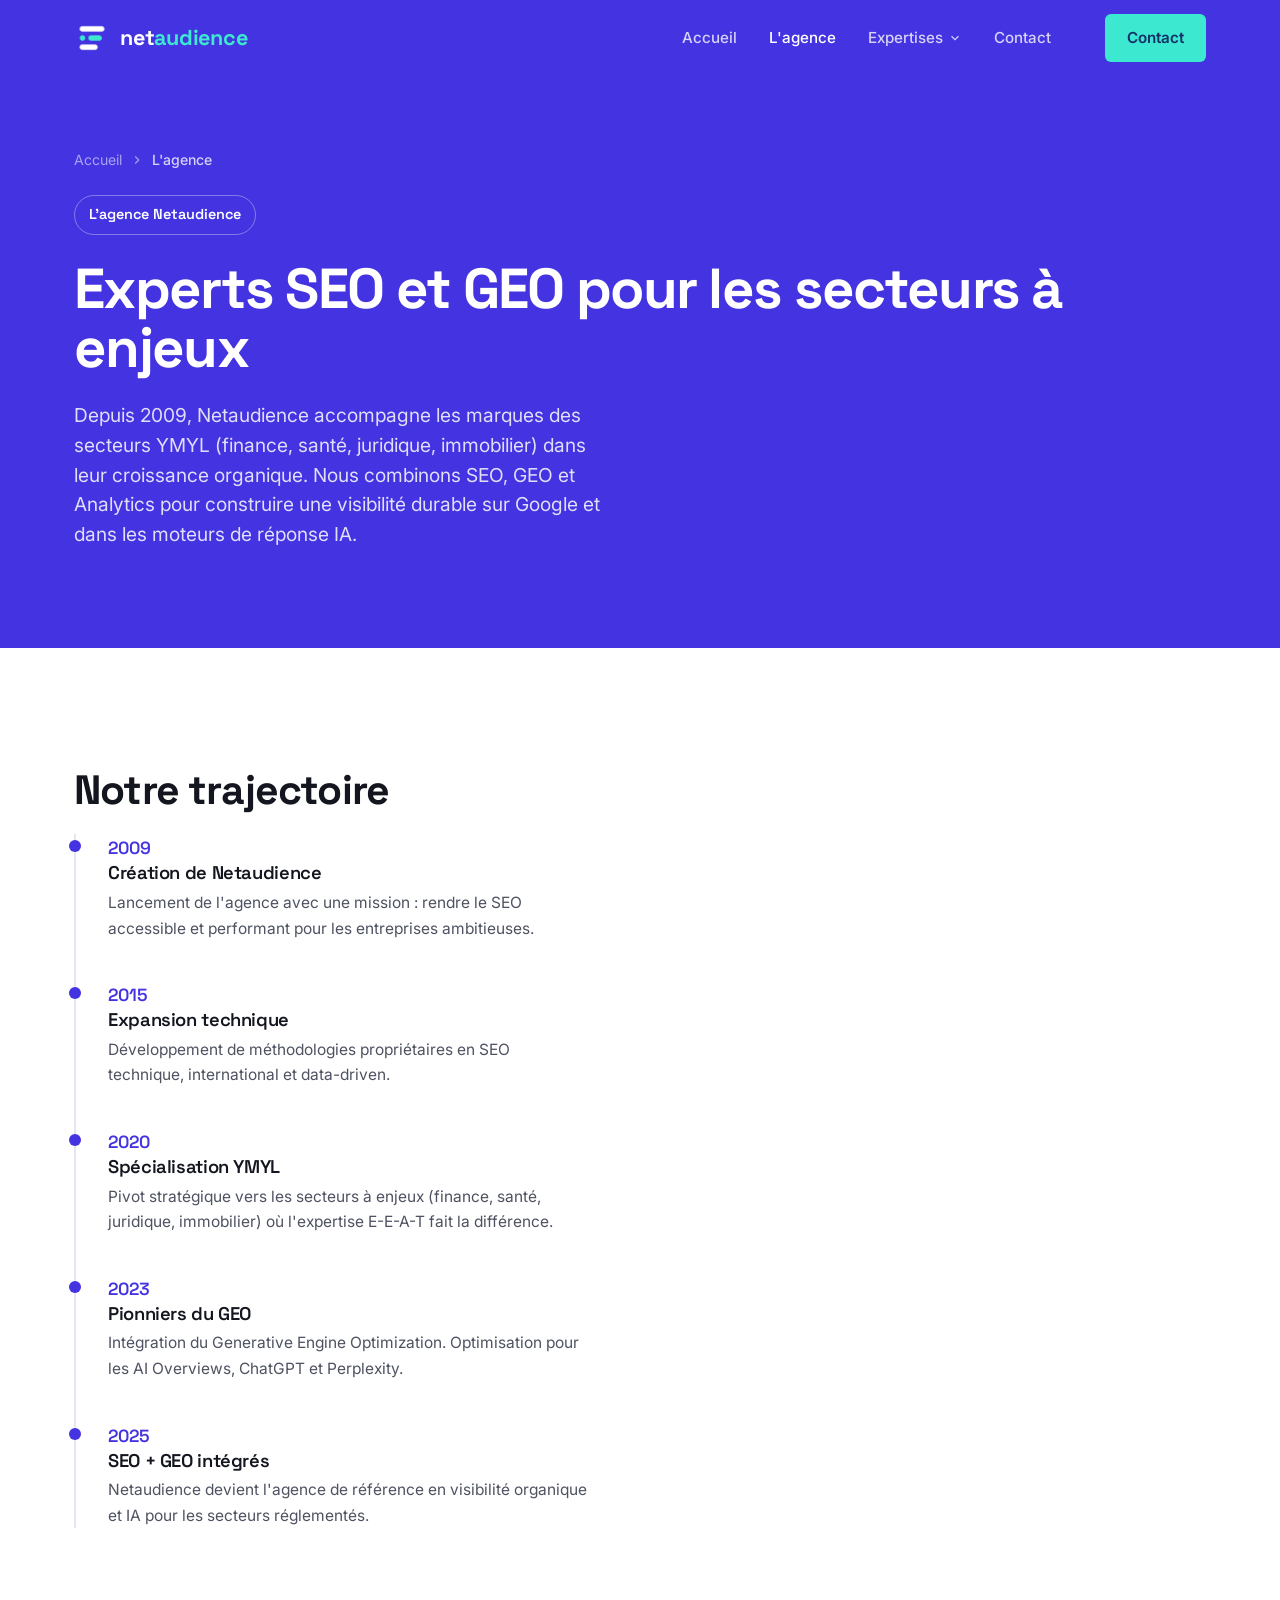
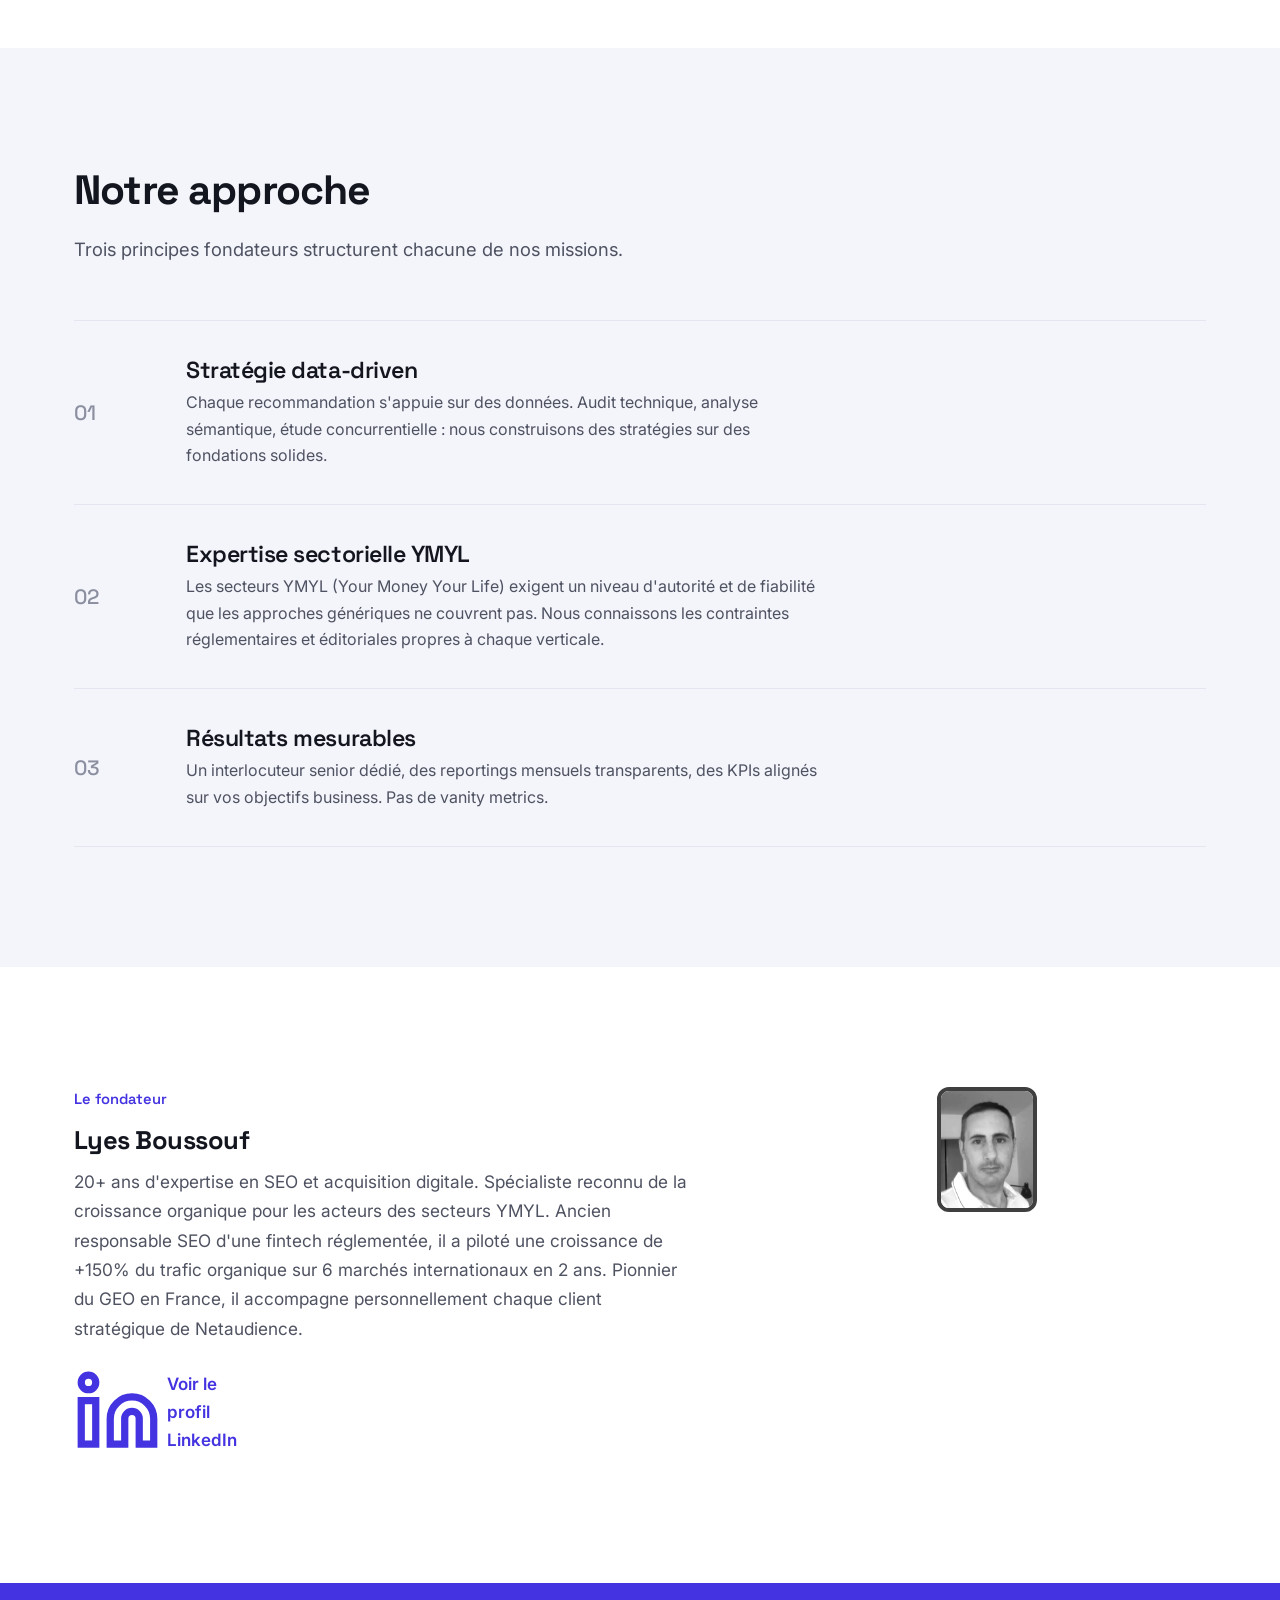
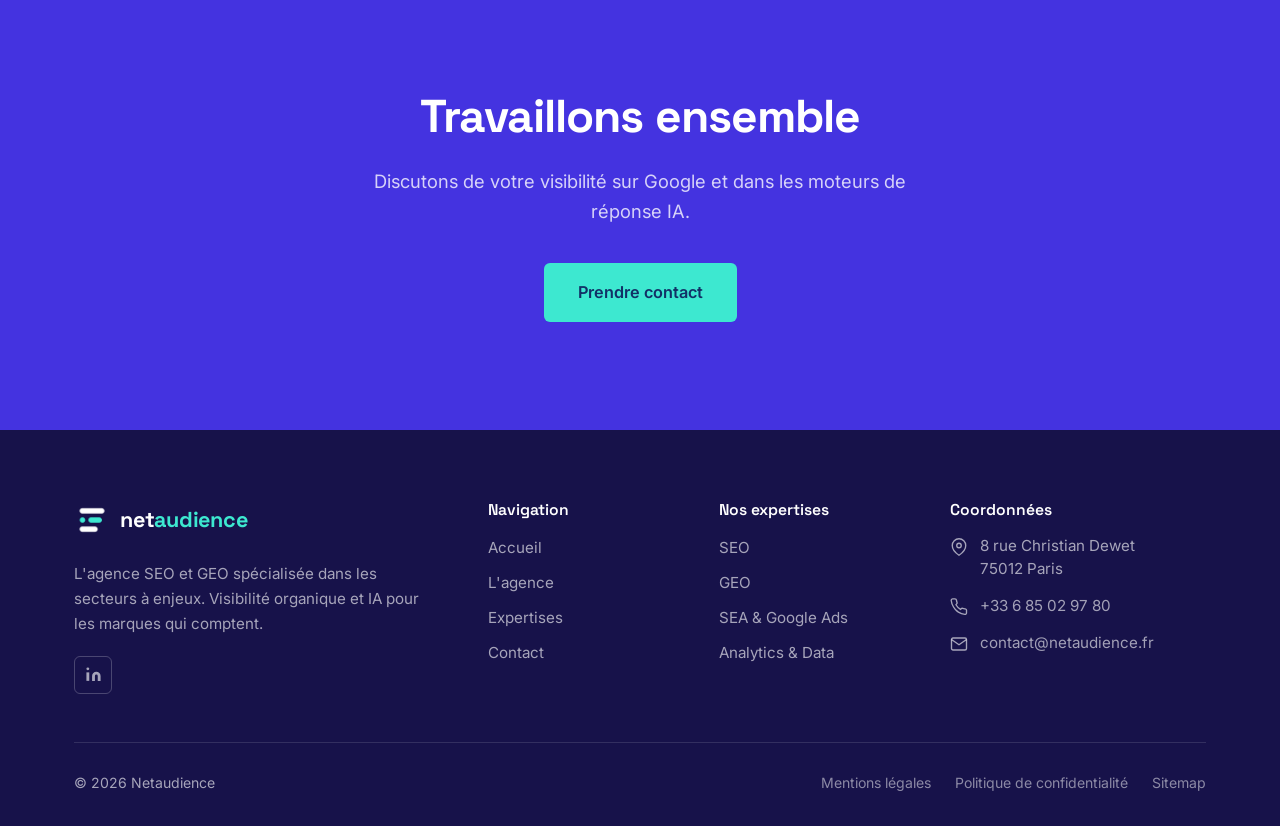
==== commit 5630952e: "refonte page accueil + corrections techniques site complet Lot 1 : canonical/og:url sans www sur tou" ====
--- a/agence.html
+++ b/agence.html
@@ -13,7 +13,7 @@
   <title>L'agence Netaudience : experts SEO et GEO pour les secteurs à enjeux</title>
   <meta name="description" content="Depuis 2009, Netaudience accompagne les marques des secteurs YMYL (finance, santé, juridique, immobilier) en SEO et GEO. Expertise E-E-A-T et visibilité IA.">
   <meta name="robots" content="index, follow">
-  <link rel="canonical" href="https://www.netaudience.fr/agence.html">
+  <link rel="canonical" href="https://netaudience.fr/agence.html">
   <link rel="icon" href="favicon.svg" type="image/svg+xml">
   <link rel="icon" type="image/png" sizes="32x32" href="favicon-32.png">
 
@@ -21,8 +21,8 @@
   <meta property="og:title" content="L'agence Netaudience : experts SEO et GEO pour les secteurs à enjeux">
   <meta property="og:description" content="Depuis 2009, Netaudience accompagne les marques des secteurs YMYL (finance, santé, juridique, immobilier) en SEO et GEO. Expertise E-E-A-T et visibilité IA.">
   <meta property="og:type" content="website">
-  <meta property="og:url" content="https://www.netaudience.fr/agence.html">
-  <meta property="og:image" content="https://www.netaudience.fr/img/og-netaudience.jpg">
+  <meta property="og:url" content="https://netaudience.fr/agence.html">
+  <meta property="og:image" content="https://netaudience.fr/img/og-netaudience.jpg">
   <meta property="og:image:width" content="1200">
   <meta property="og:image:height" content="630">
 
@@ -30,7 +30,7 @@
   <meta name="twitter:card" content="summary_large_image">
   <meta name="twitter:title" content="L'agence Netaudience : experts SEO et GEO pour les secteurs à enjeux">
   <meta name="twitter:description" content="Depuis 2009, Netaudience accompagne les marques des secteurs YMYL en SEO et GEO. Expertise E-E-A-T et visibilité IA.">
-  <meta name="twitter:image" content="https://www.netaudience.fr/img/og-netaudience.jpg">
+  <meta name="twitter:image" content="https://netaudience.fr/img/og-netaudience.jpg">
 
   <!-- Google Fonts -->
   <link rel="preconnect" href="https://fonts.googleapis.com">
@@ -47,11 +47,11 @@
     "@type": "AboutPage",
     "name": "L'agence Netaudience",
     "description": "Netaudience, agence SEO et GEO spécialisée dans les secteurs YMYL (finance, santé, juridique, immobilier) depuis 2009.",
-    "url": "https://www.netaudience.fr/agence.html",
+    "url": "https://netaudience.fr/agence.html",
     "mainEntity": {
       "@type": "Organization",
       "name": "Netaudience",
-      "url": "https://www.netaudience.fr",
+      "url": "https://netaudience.fr",
       "foundingDate": "2009",
       "founder": {
         "@type": "Person",
@@ -88,7 +88,7 @@
       </div>
       <div class="nav-item"><a href="contact.html" class="nav-link">Contact</a></div>
     </nav>
-    <a href="contact.html" class="nav-cta" aria-label="Demander un audit gratuit">Audit gratuit</a>
+    <a href="contact.html" class="nav-cta">Contact</a>
     <button class="hamburger" aria-label="Ouvrir le menu" aria-expanded="false"><span></span><span></span><span></span></button>
   </div>
 </header>
@@ -101,7 +101,7 @@
   <a href="expertises/sea.html" style="padding-left:28px;font-size:.875rem;">SEA &amp; Google Ads</a>
   <a href="expertises/analytics.html" style="padding-left:28px;font-size:.875rem;">Analytics &amp; Data</a>
   <a href="contact.html">Contact</a>
-  <a href="contact.html" class="mobile-nav-cta">Demander un audit gratuit</a>
+  <a href="contact.html" class="mobile-nav-cta">Nous contacter</a>
 </nav>
 
 <main>
@@ -251,9 +251,6 @@
           <a href="https://www.linkedin.com/company/netaudience" class="footer-social-link" target="_blank" rel="noopener" aria-label="LinkedIn Netaudience">
             <svg viewBox="0 0 24 24" fill="currentColor" aria-hidden="true"><path d="M16 8a6 6 0 0 1 6 6v7h-4v-7a2 2 0 0 0-2-2 2 2 0 0 0-2 2v7h-4v-7a6 6 0 0 1 6-6z"/><rect x="2" y="9" width="4" height="12"/><circle cx="4" cy="4" r="2"/></svg>
           </a>
-          <a href="https://twitter.com/netaudience" class="footer-social-link" target="_blank" rel="noopener" aria-label="Twitter/X Netaudience">
-            <svg viewBox="0 0 24 24" fill="currentColor" aria-hidden="true"><path d="M18.244 2.25h3.308l-7.227 8.26 8.502 11.24H16.17l-5.214-6.817L4.99 21.75H1.68l7.73-8.835L1.254 2.25H8.08l4.713 6.231zm-1.161 17.52h1.833L7.084 4.126H5.117z"/></svg>
-          </a>
         </div>
       </div>
       <div class="footer-col">
@@ -263,7 +260,6 @@
       <div class="footer-col">
         <h4>Nos expertises</h4>
         <ul class="footer-links"><li><a href="expertises/seo.html">SEO</a></li><li><a href="expertises/geo.html">GEO</a></li><li><a href="expertises/sea.html">SEA &amp; Google Ads</a></li><li><a href="expertises/analytics.html">Analytics &amp; Data</a></li></ul>
-        <p style="margin-top:14px;font-size:.85em;line-height:1.5;"><a href="https://spotwire.fr" target="_blank" rel="noopener" style="color:var(--color-blue);">Spotwire</a> : diffusez vos contenus sur les médias locaux et régionaux pour renforcer votre notoriété et capter de nouveaux clients.</p>
       </div>
       <div class="footer-col">
         <h4>Coordonnées</h4>
--- a/css/style.css
+++ b/css/style.css
@@ -794,3 +794,201 @@
   .grid-3 { grid-template-columns: 1fr; }
   .blog-featured-body { padding: 28px 24px; }
 }
+
+/* ============================================================
+   LOT 2 — Bandeau logos clients
+   ============================================================ */
+.logo-band {
+  padding: 48px 0;
+  border-bottom: 1px solid var(--rule);
+}
+.logo-band-title {
+  text-align: center;
+  font-family: var(--sans);
+  font-size: .85rem;
+  font-weight: 500;
+  color: var(--ink-faint);
+  text-transform: uppercase;
+  letter-spacing: .08em;
+  margin-bottom: 32px;
+}
+.logo-band-row {
+  display: flex;
+  flex-wrap: wrap;
+  justify-content: center;
+  align-items: center;
+  gap: 40px 48px;
+}
+.logo-band-item {
+  display: block;
+  height: 32px;
+  width: auto;
+  filter: grayscale(1) opacity(.45);
+  transition: filter .25s ease;
+}
+.logo-band-item:hover {
+  filter: grayscale(0) opacity(1);
+}
+@media (max-width: 820px) {
+  .logo-band-row { gap: 28px 32px; }
+  .logo-band-item { height: 26px; }
+}
+@media (max-width: 560px) {
+  .logo-band { padding: 36px 0; overflow-x: auto; }
+  .logo-band-row { flex-wrap: nowrap; justify-content: flex-start; padding: 0 20px; gap: 24px; }
+  .logo-band-item { height: 24px; flex-shrink: 0; }
+}
+
+/* ============================================================
+   LOT 3 — Preuve IA, Outil GEO, Cas clients, Methode
+   ============================================================ */
+.proof-ia {
+  text-align: center;
+  padding: 48px 0;
+}
+.proof-ia-placeholder {
+  max-width: 680px;
+  margin: 0 auto;
+  background: var(--paper-alt);
+  border: 2px dashed var(--rule);
+  border-radius: var(--radius);
+  padding: 64px 32px;
+  color: var(--ink-faint);
+  font-size: .95rem;
+}
+.geo-tool {
+  background: var(--indigo);
+  border-radius: var(--radius);
+  padding: 48px 40px;
+  text-align: center;
+  color: #fff;
+}
+.geo-tool h2 {
+  font-family: var(--display);
+  font-size: 1.75rem;
+  font-weight: 700;
+  margin-bottom: 8px;
+}
+.geo-tool p {
+  color: rgba(255,255,255,.7);
+  margin-bottom: 28px;
+  max-width: 520px;
+  margin-left: auto;
+  margin-right: auto;
+}
+.geo-tool-form {
+  display: flex;
+  gap: 12px;
+  max-width: 480px;
+  margin: 0 auto;
+}
+.geo-tool-form input {
+  flex: 1;
+  padding: 14px 16px;
+  border: none;
+  border-radius: var(--radius);
+  font-size: 1rem;
+  font-family: var(--sans);
+}
+.geo-tool-form button {
+  white-space: nowrap;
+}
+@media (max-width: 560px) {
+  .geo-tool { padding: 36px 24px; }
+  .geo-tool h2 { font-size: 1.35rem; }
+  .geo-tool-form { flex-direction: column; }
+}
+
+.case-cards {
+  display: grid;
+  grid-template-columns: repeat(auto-fit, minmax(320px, 1fr));
+  gap: 24px;
+}
+.case-card {
+  background: var(--paper);
+  border: 1px solid var(--rule);
+  border-radius: var(--radius);
+  padding: 32px;
+  display: flex;
+  flex-direction: column;
+}
+.case-card-kpi {
+  font-family: var(--display);
+  font-size: 2rem;
+  font-weight: 700;
+  color: var(--indigo);
+  margin-bottom: 8px;
+}
+.case-card h3 {
+  font-family: var(--display);
+  font-size: 1.15rem;
+  font-weight: 600;
+  margin-bottom: 12px;
+}
+.case-card p {
+  color: var(--ink-soft);
+  font-size: .95rem;
+  line-height: 1.6;
+  flex: 1;
+}
+.case-card-note {
+  font-size: .8rem;
+  font-style: italic;
+  color: var(--ink-faint);
+  margin-top: 8px;
+}
+.case-card-link {
+  display: inline-flex;
+  align-items: center;
+  gap: 6px;
+  font-weight: 600;
+  margin-top: 16px;
+  font-size: .9rem;
+}
+@media (max-width: 560px) {
+  .case-cards { grid-template-columns: 1fr; }
+}
+
+.method-steps {
+  display: grid;
+  grid-template-columns: repeat(4, 1fr);
+  gap: 24px;
+  counter-reset: step;
+}
+.method-step {
+  counter-increment: step;
+  text-align: center;
+  padding: 32px 20px;
+}
+.method-step::before {
+  content: counter(step);
+  display: flex;
+  align-items: center;
+  justify-content: center;
+  width: 48px;
+  height: 48px;
+  margin: 0 auto 16px;
+  background: var(--indigo);
+  color: #fff;
+  font-family: var(--display);
+  font-weight: 700;
+  font-size: 1.25rem;
+  border-radius: 50%;
+}
+.method-step h3 {
+  font-family: var(--display);
+  font-size: 1.05rem;
+  font-weight: 600;
+  margin-bottom: 8px;
+}
+.method-step p {
+  font-size: .9rem;
+  color: var(--ink-soft);
+  line-height: 1.5;
+}
+@media (max-width: 820px) {
+  .method-steps { grid-template-columns: repeat(2, 1fr); }
+}
+@media (max-width: 560px) {
+  .method-steps { grid-template-columns: 1fr; }
+}
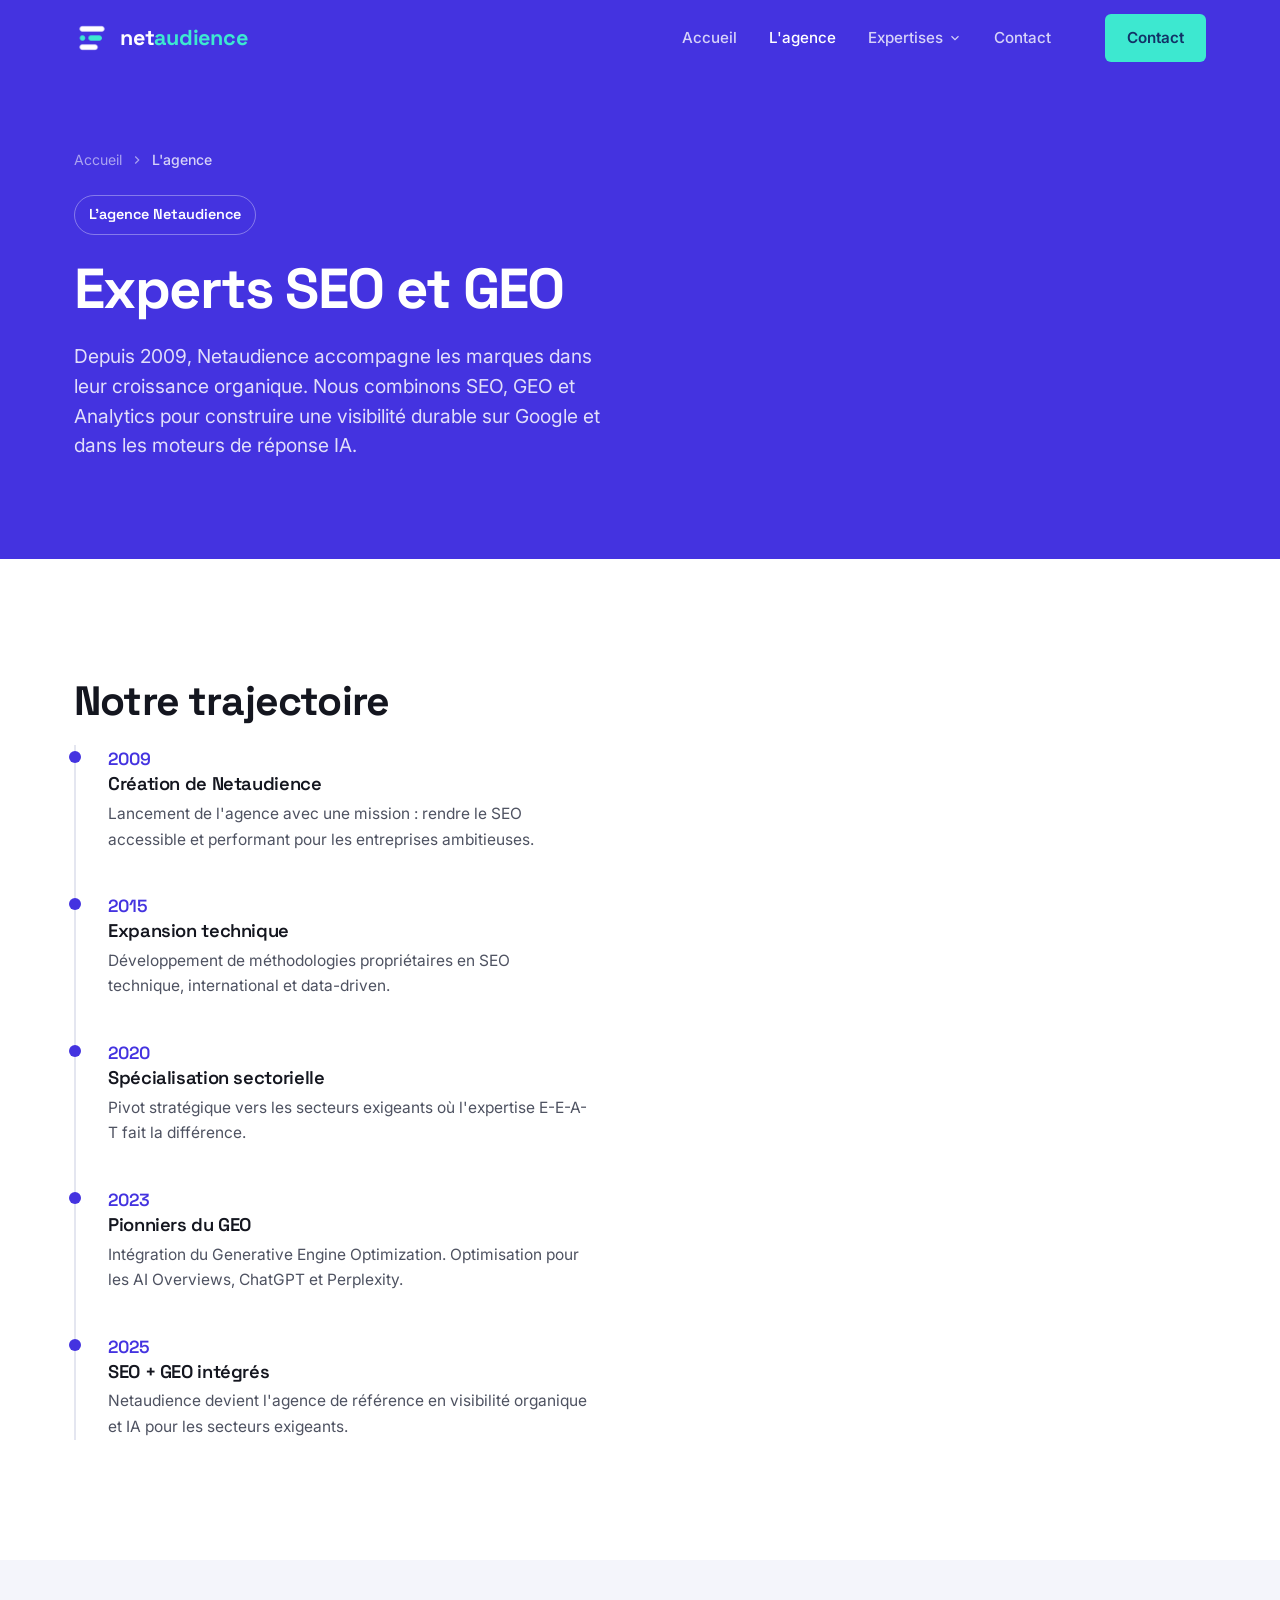
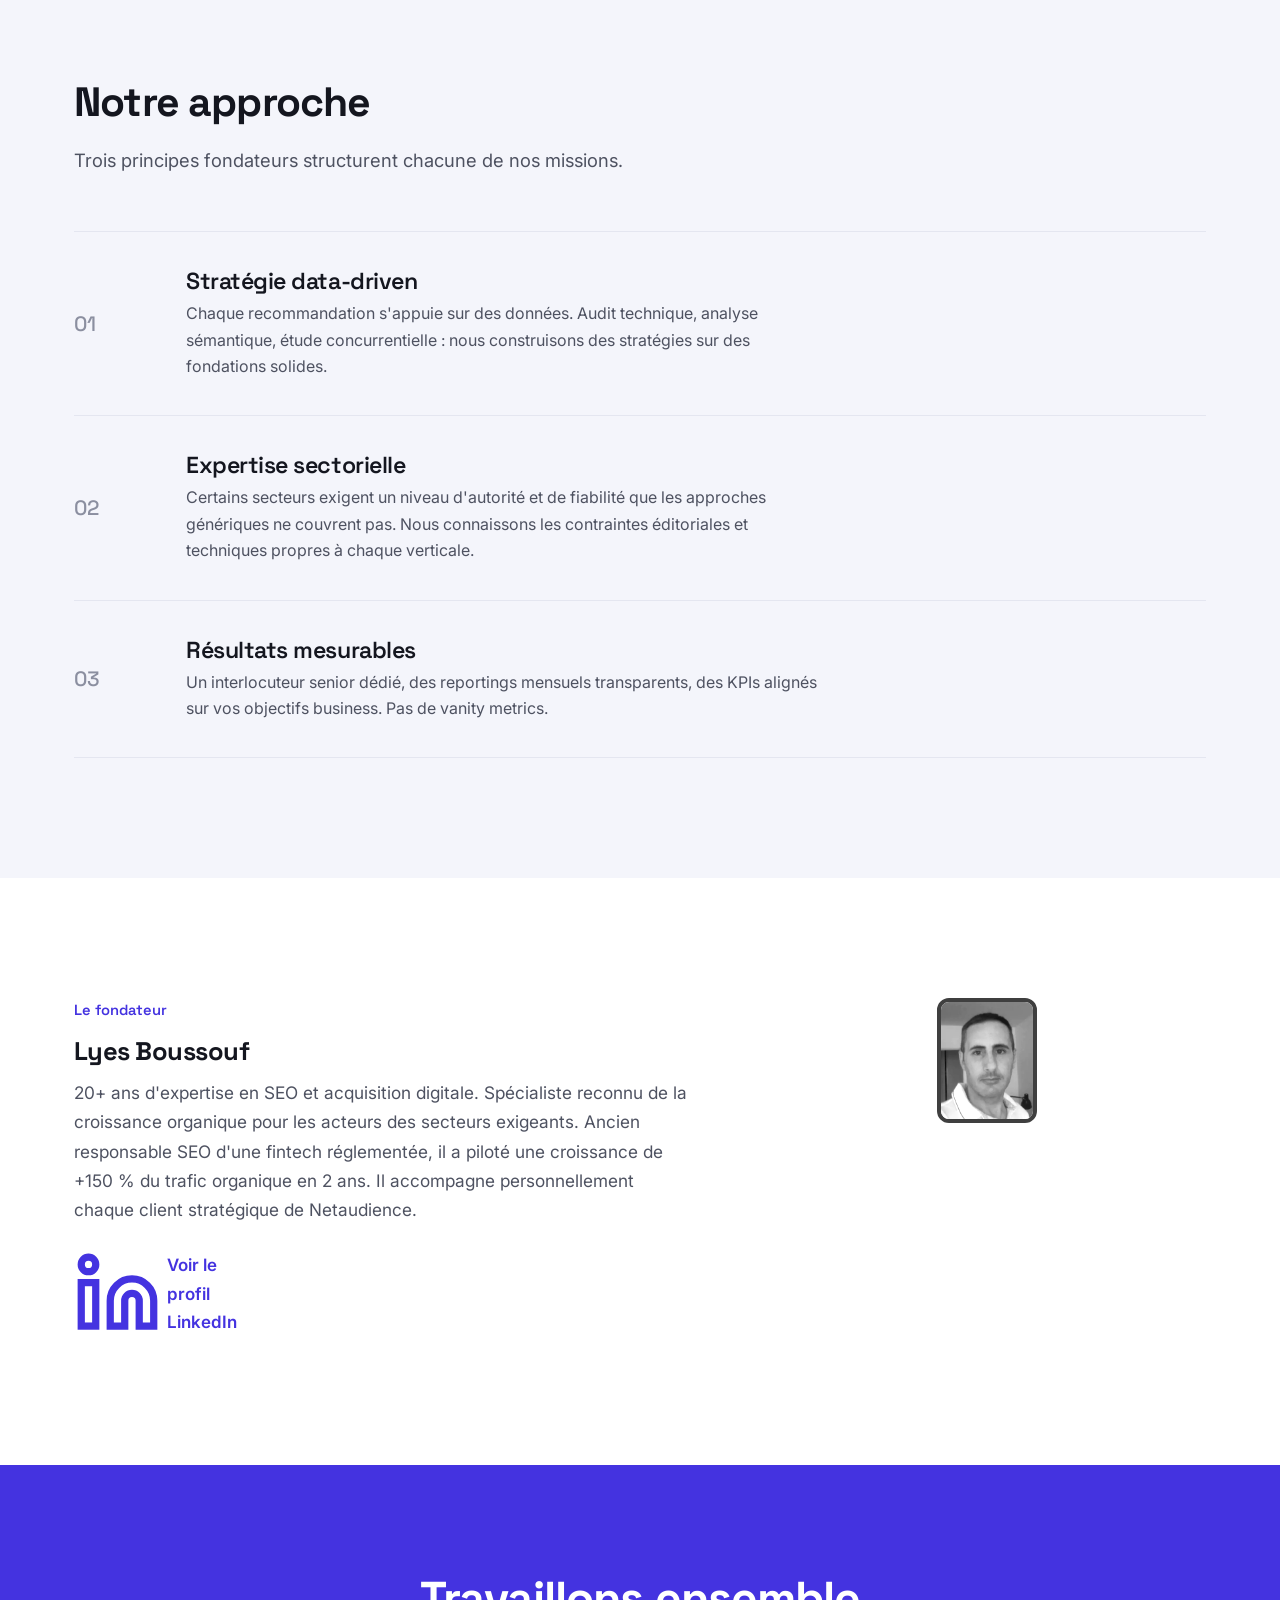
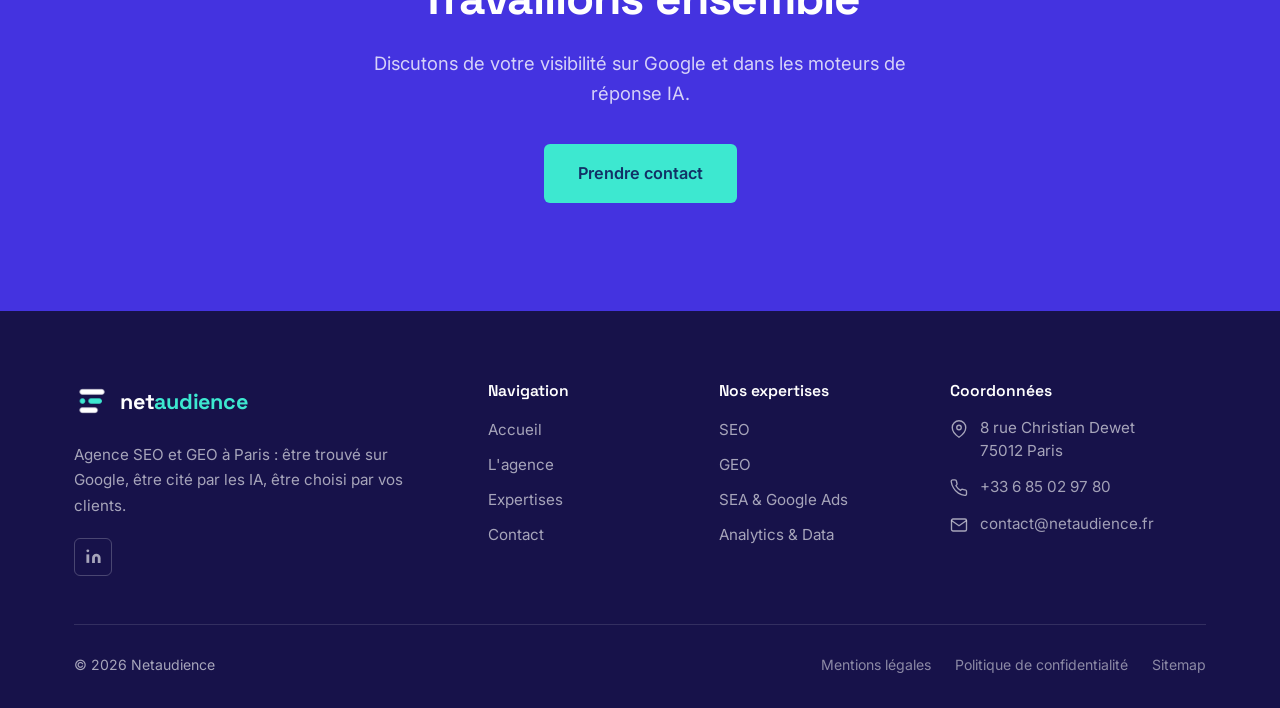
==== commit 1cc38023: "repositionnement: abandon YMYL, nouveau positionnement "etre trouve, etre cite, etre choisi" - Hero," ====
--- a/agence.html
+++ b/agence.html
@@ -10,16 +10,16 @@
   <!-- End Google Tag Manager -->
   <meta charset="UTF-8">
   <meta name="viewport" content="width=device-width, initial-scale=1.0">
-  <title>L'agence Netaudience : experts SEO et GEO pour les secteurs à enjeux</title>
-  <meta name="description" content="Depuis 2009, Netaudience accompagne les marques des secteurs YMYL (finance, santé, juridique, immobilier) en SEO et GEO. Expertise E-E-A-T et visibilité IA.">
+  <title>L'agence Netaudience : experts SEO et GEO</title>
+  <meta name="description" content="Depuis 2009, Netaudience accompagne les marques en SEO et GEO. Expertise E-E-A-T et visibilité IA.">
   <meta name="robots" content="index, follow">
   <link rel="canonical" href="https://netaudience.fr/agence.html">
   <link rel="icon" href="favicon.svg" type="image/svg+xml">
   <link rel="icon" type="image/png" sizes="32x32" href="favicon-32.png">
 
   <!-- Open Graph -->
-  <meta property="og:title" content="L'agence Netaudience : experts SEO et GEO pour les secteurs à enjeux">
-  <meta property="og:description" content="Depuis 2009, Netaudience accompagne les marques des secteurs YMYL (finance, santé, juridique, immobilier) en SEO et GEO. Expertise E-E-A-T et visibilité IA.">
+  <meta property="og:title" content="L'agence Netaudience : experts SEO et GEO">
+  <meta property="og:description" content="Depuis 2009, Netaudience accompagne les marques en SEO et GEO. Expertise E-E-A-T et visibilité IA.">
   <meta property="og:type" content="website">
   <meta property="og:url" content="https://netaudience.fr/agence.html">
   <meta property="og:image" content="https://netaudience.fr/img/og-netaudience.jpg">
@@ -28,8 +28,8 @@
 
   <!-- Twitter Card -->
   <meta name="twitter:card" content="summary_large_image">
-  <meta name="twitter:title" content="L'agence Netaudience : experts SEO et GEO pour les secteurs à enjeux">
-  <meta name="twitter:description" content="Depuis 2009, Netaudience accompagne les marques des secteurs YMYL en SEO et GEO. Expertise E-E-A-T et visibilité IA.">
+  <meta name="twitter:title" content="L'agence Netaudience : experts SEO et GEO">
+  <meta name="twitter:description" content="Depuis 2009, Netaudience accompagne les marques en SEO et GEO. Expertise E-E-A-T et visibilité IA.">
   <meta name="twitter:image" content="https://netaudience.fr/img/og-netaudience.jpg">
 
   <!-- Google Fonts -->
@@ -46,7 +46,7 @@
     "@context": "https://schema.org",
     "@type": "AboutPage",
     "name": "L'agence Netaudience",
-    "description": "Netaudience, agence SEO et GEO spécialisée dans les secteurs YMYL (finance, santé, juridique, immobilier) depuis 2009.",
+    "description": "Netaudience, agence SEO et GEO à Paris. Expertise E-E-A-T et visibilité IA depuis 2009.",
     "url": "https://netaudience.fr/agence.html",
     "mainEntity": {
       "@type": "Organization",
@@ -117,8 +117,8 @@
       <span>L'agence</span>
     </nav>
     <span class="hero-eyebrow">L'agence Netaudience</span>
-    <h1 id="agence-title">Experts SEO et GEO pour les secteurs à enjeux</h1>
-    <p class="hero-subtitle">Depuis 2009, Netaudience accompagne les marques des secteurs YMYL (finance, santé, juridique, immobilier) dans leur croissance organique. Nous combinons SEO, GEO et Analytics pour construire une visibilité durable sur Google et dans les moteurs de réponse IA.</p>
+    <h1 id="agence-title">Experts SEO et GEO</h1>
+    <p class="hero-subtitle">Depuis 2009, Netaudience accompagne les marques dans leur croissance organique. Nous combinons SEO, GEO et Analytics pour construire une visibilité durable sur Google et dans les moteurs de réponse IA.</p>
   </div>
 </section>
 
@@ -144,8 +144,8 @@
 
       <div class="timeline-milestone">
         <span class="timeline-year">2020</span>
-        <h3>Spécialisation YMYL</h3>
-        <p>Pivot stratégique vers les secteurs à enjeux (finance, santé, juridique, immobilier) où l'expertise E-E-A-T fait la différence.</p>
+        <h3>Spécialisation sectorielle</h3>
+        <p>Pivot stratégique vers les secteurs exigeants où l'expertise E-E-A-T fait la différence.</p>
       </div>
 
       <div class="timeline-milestone">
@@ -157,7 +157,7 @@
       <div class="timeline-milestone">
         <span class="timeline-year">2025</span>
         <h3>SEO + GEO intégrés</h3>
-        <p>Netaudience devient l'agence de référence en visibilité organique et IA pour les secteurs réglementés.</p>
+        <p>Netaudience devient l'agence de référence en visibilité organique et IA pour les secteurs exigeants.</p>
       </div>
     </div>
   </div>
@@ -183,8 +183,8 @@
       <div class="expertise-item reveal">
         <span class="expertise-num">02</span>
         <div class="expertise-body">
-          <h3>Expertise sectorielle YMYL</h3>
-          <p>Les secteurs YMYL (Your Money Your Life) exigent un niveau d'autorité et de fiabilité que les approches génériques ne couvrent pas. Nous connaissons les contraintes réglementaires et éditoriales propres à chaque verticale.</p>
+          <h3>Expertise sectorielle</h3>
+          <p>Certains secteurs exigent un niveau d'autorité et de fiabilité que les approches génériques ne couvrent pas. Nous connaissons les contraintes éditoriales et techniques propres à chaque verticale.</p>
         </div>
       </div>
 
@@ -208,7 +208,7 @@
       <div class="split-text">
         <span class="section-eyebrow">Le fondateur</span>
         <h2 id="fondateur-title">Lyes Boussouf</h2>
-        <p class="founder-bio">20+ ans d'expertise en SEO et acquisition digitale. Spécialiste reconnu de la croissance organique pour les acteurs des secteurs YMYL. Ancien responsable SEO d'une fintech réglementée, il a piloté une croissance de +150% du trafic organique sur 6 marchés internationaux en 2 ans. Pionnier du GEO en France, il accompagne personnellement chaque client stratégique de Netaudience.</p>
+        <p class="founder-bio">20+ ans d'expertise en SEO et acquisition digitale. Spécialiste reconnu de la croissance organique pour les acteurs des secteurs exigeants. Ancien responsable SEO d'une fintech réglementée, il a piloté une croissance de +150 % du trafic organique en 2 ans. Il accompagne personnellement chaque client stratégique de Netaudience.</p>
         <a href="https://www.linkedin.com/in/lyes-boussouf-b5a95710/" class="founder-link" target="_blank" rel="noopener">
           <svg viewBox="0 0 24 24" fill="none" stroke="currentColor" stroke-width="2" aria-hidden="true"><path d="M16 8a6 6 0 0 1 6 6v7h-4v-7a2 2 0 0 0-2-2 2 2 0 0 0-2 2v7h-4v-7a6 6 0 0 1 6-6z"/><rect x="2" y="9" width="4" height="12"/><circle cx="4" cy="4" r="2"/></svg>
           Voir le profil LinkedIn
@@ -246,7 +246,7 @@
         <a href="/" class="logo" aria-label="Netaudience">
           <img src="img/logo-netaudience-icon-80.png" srcset="img/logo-netaudience-icon-80.png 1x, img/logo-netaudience-icon-160.png 2x" alt="" class="logo-img" width="36" height="36"><span class="logo-text">net<span>audience</span></span>
         </a>
-        <p style="margin-top:16px;">L'agence SEO et GEO spécialisée dans les secteurs à enjeux. Visibilité organique et IA pour les marques qui comptent.</p>
+        <p style="margin-top:16px;">Agence SEO et GEO à Paris : être trouvé sur Google, être cité par les IA, être choisi par vos clients.</p>
         <div class="footer-social" aria-label="Réseaux sociaux">
           <a href="https://www.linkedin.com/company/netaudience" class="footer-social-link" target="_blank" rel="noopener" aria-label="LinkedIn Netaudience">
             <svg viewBox="0 0 24 24" fill="currentColor" aria-hidden="true"><path d="M16 8a6 6 0 0 1 6 6v7h-4v-7a2 2 0 0 0-2-2 2 2 0 0 0-2 2v7h-4v-7a6 6 0 0 1 6-6z"/><rect x="2" y="9" width="4" height="12"/><circle cx="4" cy="4" r="2"/></svg>
--- a/css/style.css
+++ b/css/style.css
@@ -295,7 +295,42 @@
   margin-bottom: 8px;
   white-space: nowrap;
 }
+.kpi-number--text {
+  font-size: clamp(1.3rem, 2vw, 1.7rem);
+}
 .kpi-label { display: block; font-size: 0.92rem; line-height: 1.45; color: var(--ink-soft); }
+
+/* Lightbox */
+.lightbox {
+  position: fixed;
+  inset: 0;
+  z-index: 9999;
+  display: flex;
+  align-items: center;
+  justify-content: center;
+  background: rgba(0,0,0,.82);
+  cursor: pointer;
+}
+.lightbox[hidden] { display: none; }
+.lightbox-img {
+  max-width: 90vw;
+  max-height: 85vh;
+  border-radius: 8px;
+  box-shadow: 0 8px 40px rgba(0,0,0,.5);
+  cursor: default;
+}
+.lightbox-close {
+  position: absolute;
+  top: 16px;
+  right: 20px;
+  background: none;
+  border: none;
+  color: #fff;
+  font-size: 2.2rem;
+  line-height: 1;
+  cursor: pointer;
+  padding: 4px 10px;
+}
 
 /* ============================================================
    SECTIONS
@@ -349,15 +384,23 @@
 .split-layout--reverse { grid-template-columns: 7fr 5fr; }
 .split-text .section-intro { margin-bottom: 0; }
 
-.sector-grid { display: grid; grid-template-columns: 1fr 1fr; gap: 40px 48px; }
-.sector-item h3 {
-  font-size: 1.15rem;
-  font-weight: 600;
-  padding-top: 16px;
-  border-top: 3px solid var(--turquoise);
-  margin-bottom: 10px;
-}
-.sector-item p { font-size: 0.97rem; color: var(--ink-soft); margin: 0; }
+.sector-tags {
+  display: flex;
+  flex-wrap: wrap;
+  gap: 12px;
+  justify-content: center;
+}
+.sector-tag {
+  display: inline-block;
+  padding: 10px 24px;
+  background: #fff;
+  color: var(--indigo);
+  font-family: var(--sans);
+  font-size: 0.97rem;
+  font-weight: 500;
+  border-radius: 100px;
+  border: 1px solid var(--rule);
+}
 
 /* ============================================================
    CLIENTS
@@ -492,6 +535,7 @@
   .kpi-row { grid-template-columns: 1fr 1fr; gap: 40px 0; }
   .kpi-item:nth-child(odd) { border-left: none; padding-left: 0; }
   .kpi-item:nth-child(even) { padding-right: 0; }
+  .kpi-item:nth-child(n+3) { padding-top: 40px; border-top: 1px solid var(--rule); }
   .clients-grid { grid-template-columns: 1fr 1fr; }
   .expertise-item { grid-template-columns: 48px 1fr; }
   .expertise-arrow { display: none; }
@@ -503,7 +547,10 @@
   .hero-subtitle { font-size: 1.08rem; }
   .kpi-row { grid-template-columns: 1fr; gap: 32px; }
   .kpi-item { border-left: none; padding: 0; }
-  .sector-grid { grid-template-columns: 1fr; }
+  .kpi-item:nth-child(n+2) { padding-top: 32px; border-top: 1px solid var(--rule); }
+  .kpi-item:nth-child(n+3) { border-top: 1px solid var(--rule); }
+  .sector-tags { gap: 8px; }
+  .sector-tag { font-size: 0.9rem; padding: 8px 18px; }
   .clients-grid { grid-template-columns: 1fr; }
   .footer-grid { grid-template-columns: 1fr; gap: 36px; }
   .expertise-item { gap: 20px; padding: 28px 0; }
@@ -799,44 +846,51 @@
    LOT 2 — Bandeau logos clients
    ============================================================ */
 .logo-band {
-  padding: 48px 0;
+  padding: 64px 0;
+  background: var(--paper-alt);
+  border-top: 1px solid var(--rule);
   border-bottom: 1px solid var(--rule);
 }
 .logo-band-title {
   text-align: center;
   font-family: var(--sans);
-  font-size: .85rem;
-  font-weight: 500;
-  color: var(--ink-faint);
+  font-size: .9rem;
+  font-weight: 600;
+  color: var(--ink-soft);
   text-transform: uppercase;
-  letter-spacing: .08em;
-  margin-bottom: 32px;
+  letter-spacing: .1em;
+  margin-bottom: 40px;
 }
 .logo-band-row {
   display: flex;
-  flex-wrap: wrap;
+  flex-wrap: nowrap;
   justify-content: center;
   align-items: center;
-  gap: 40px 48px;
+  gap: 36px;
 }
 .logo-band-item {
   display: block;
-  height: 32px;
+  height: 36px;
   width: auto;
-  filter: grayscale(1) opacity(.45);
-  transition: filter .25s ease;
+  filter: grayscale(1) opacity(.6);
+  transition: filter .3s ease;
 }
 .logo-band-item:hover {
   filter: grayscale(0) opacity(1);
 }
+@media (max-width: 1024px) {
+  .logo-band-row { gap: 24px; }
+  .logo-band-item { height: 30px; }
+}
 @media (max-width: 820px) {
-  .logo-band-row { gap: 28px 32px; }
-  .logo-band-item { height: 26px; }
+  .logo-band { padding: 48px 0; overflow-x: auto; }
+  .logo-band-row { flex-wrap: nowrap; justify-content: flex-start; padding: 0 20px; gap: 28px; }
+  .logo-band-item { height: 28px; flex-shrink: 0; }
 }
 @media (max-width: 560px) {
-  .logo-band { padding: 36px 0; overflow-x: auto; }
-  .logo-band-row { flex-wrap: nowrap; justify-content: flex-start; padding: 0 20px; gap: 24px; }
-  .logo-band-item { height: 24px; flex-shrink: 0; }
+  .logo-band { padding: 40px 0; }
+  .logo-band-row { gap: 20px; }
+  .logo-band-item { height: 24px; }
 }
 
 /* ============================================================
@@ -872,31 +926,69 @@
 .geo-tool p {
   color: rgba(255,255,255,.7);
   margin-bottom: 28px;
-  max-width: 520px;
+  max-width: 580px;
   margin-left: auto;
   margin-right: auto;
 }
-.geo-tool-form {
-  display: flex;
+.geo-tool-form--analyse {
+  max-width: 520px;
+  margin: 0 auto;
+}
+.geo-tool-fields {
+  display: grid;
+  grid-template-columns: 1fr 1fr;
   gap: 12px;
-  max-width: 480px;
-  margin: 0 auto;
-}
-.geo-tool-form input {
-  flex: 1;
+  margin-bottom: 16px;
+}
+.geo-tool-field label {
+  display: block;
+  text-align: left;
+  font-size: .85rem;
+  font-weight: 500;
+  margin-bottom: 6px;
+  color: rgba(255,255,255,.8);
+}
+.geo-tool-field input {
+  width: 100%;
   padding: 14px 16px;
   border: none;
   border-radius: var(--radius);
   font-size: 1rem;
   font-family: var(--sans);
-}
-.geo-tool-form button {
-  white-space: nowrap;
+  box-sizing: border-box;
+}
+.geo-tool-field input.field-error {
+  outline: 2px solid #ff6b6b;
+}
+.geo-tool-field .field-error-msg {
+  display: block;
+  text-align: left;
+  font-size: .8rem;
+  color: #ff6b6b;
+  margin-top: 4px;
+}
+.geo-tool-form--analyse button {
+  width: 100%;
+  margin-bottom: 12px;
+}
+.geo-tool-mention {
+  font-size: .8rem !important;
+  color: rgba(255,255,255,.5) !important;
+  margin-bottom: 0 !important;
+}
+.geo-tool-mention a {
+  color: rgba(255,255,255,.6);
+  text-decoration: underline;
+}
+.geo-tool-confirmation p {
+  font-size: 1.05rem;
+  color: var(--turquoise);
+  font-weight: 500;
 }
 @media (max-width: 560px) {
   .geo-tool { padding: 36px 24px; }
   .geo-tool h2 { font-size: 1.35rem; }
-  .geo-tool-form { flex-direction: column; }
+  .geo-tool-fields { grid-template-columns: 1fr; }
 }
 
 .case-cards {
@@ -949,46 +1041,99 @@
   .case-cards { grid-template-columns: 1fr; }
 }
 
-.method-steps {
+
+/* ============================================================
+   METHODE GEO
+   ============================================================ */
+.geo-method-grid {
   display: grid;
-  grid-template-columns: repeat(4, 1fr);
-  gap: 24px;
-  counter-reset: step;
-}
-.method-step {
-  counter-increment: step;
-  text-align: center;
-  padding: 32px 20px;
-}
-.method-step::before {
-  content: counter(step);
+  grid-template-columns: 1fr 1fr;
+  gap: 56px;
+  align-items: start;
+  margin-top: 48px;
+}
+.geo-method-steps {
+  display: flex;
+  flex-direction: column;
+  gap: 36px;
+}
+.geo-method-step {
+  display: flex;
+  gap: 20px;
+  align-items: flex-start;
+}
+.geo-method-num {
+  flex-shrink: 0;
   display: flex;
   align-items: center;
   justify-content: center;
-  width: 48px;
-  height: 48px;
-  margin: 0 auto 16px;
+  width: 40px;
+  height: 40px;
+  border-radius: 50%;
   background: var(--indigo);
   color: #fff;
   font-family: var(--display);
   font-weight: 700;
-  font-size: 1.25rem;
-  border-radius: 50%;
-}
-.method-step h3 {
-  font-family: var(--display);
-  font-size: 1.05rem;
-  font-weight: 600;
-  margin-bottom: 8px;
-}
-.method-step p {
-  font-size: .9rem;
+  font-size: 1.1rem;
+  line-height: 1;
+}
+.geo-method-step h3 {
+  font-family: var(--display);
+  font-size: 1.15rem;
+  font-weight: 600;
+  color: var(--ink);
+  margin-bottom: 6px;
+}
+.geo-method-step p {
+  font-size: .95rem;
+  line-height: 1.55;
   color: var(--ink-soft);
-  line-height: 1.5;
+  margin: 0;
+}
+.geo-method-example {
+  background: var(--paper-alt);
+  border: 1px solid var(--rule);
+  border-radius: var(--radius);
+  padding: 32px;
+}
+.geo-method-example-title {
+  font-family: var(--display);
+  font-size: 1.15rem;
+  font-weight: 600;
+  color: var(--indigo);
+  margin-bottom: 16px;
+}
+.geo-method-example p {
+  font-size: .92rem;
+  line-height: 1.55;
+  color: var(--ink-soft);
+  margin: 0 0 10px;
+}
+.geo-method-example p:last-of-type { margin-bottom: 20px; }
+.geo-method-example strong { color: var(--ink); }
+.geo-method-capture {
+  display: block;
+  border-radius: var(--radius);
+  overflow: hidden;
+  border: 1px solid var(--rule);
+  cursor: pointer;
+}
+.geo-method-capture img {
+  display: block;
+  width: 100%;
+  height: auto;
+  transition: transform .25s ease;
+}
+.geo-method-capture:hover img { transform: scale(1.02); }
+.geo-method-cta {
+  text-align: center;
+  margin-top: 48px;
 }
 @media (max-width: 820px) {
-  .method-steps { grid-template-columns: repeat(2, 1fr); }
+  .geo-method-grid { grid-template-columns: 1fr; gap: 40px; }
 }
 @media (max-width: 560px) {
-  .method-steps { grid-template-columns: 1fr; }
-}
+  .geo-method-example { padding: 24px; }
+  .geo-method-step { gap: 14px; }
+  .geo-method-num { width: 34px; height: 34px; font-size: 1rem; }
+}
